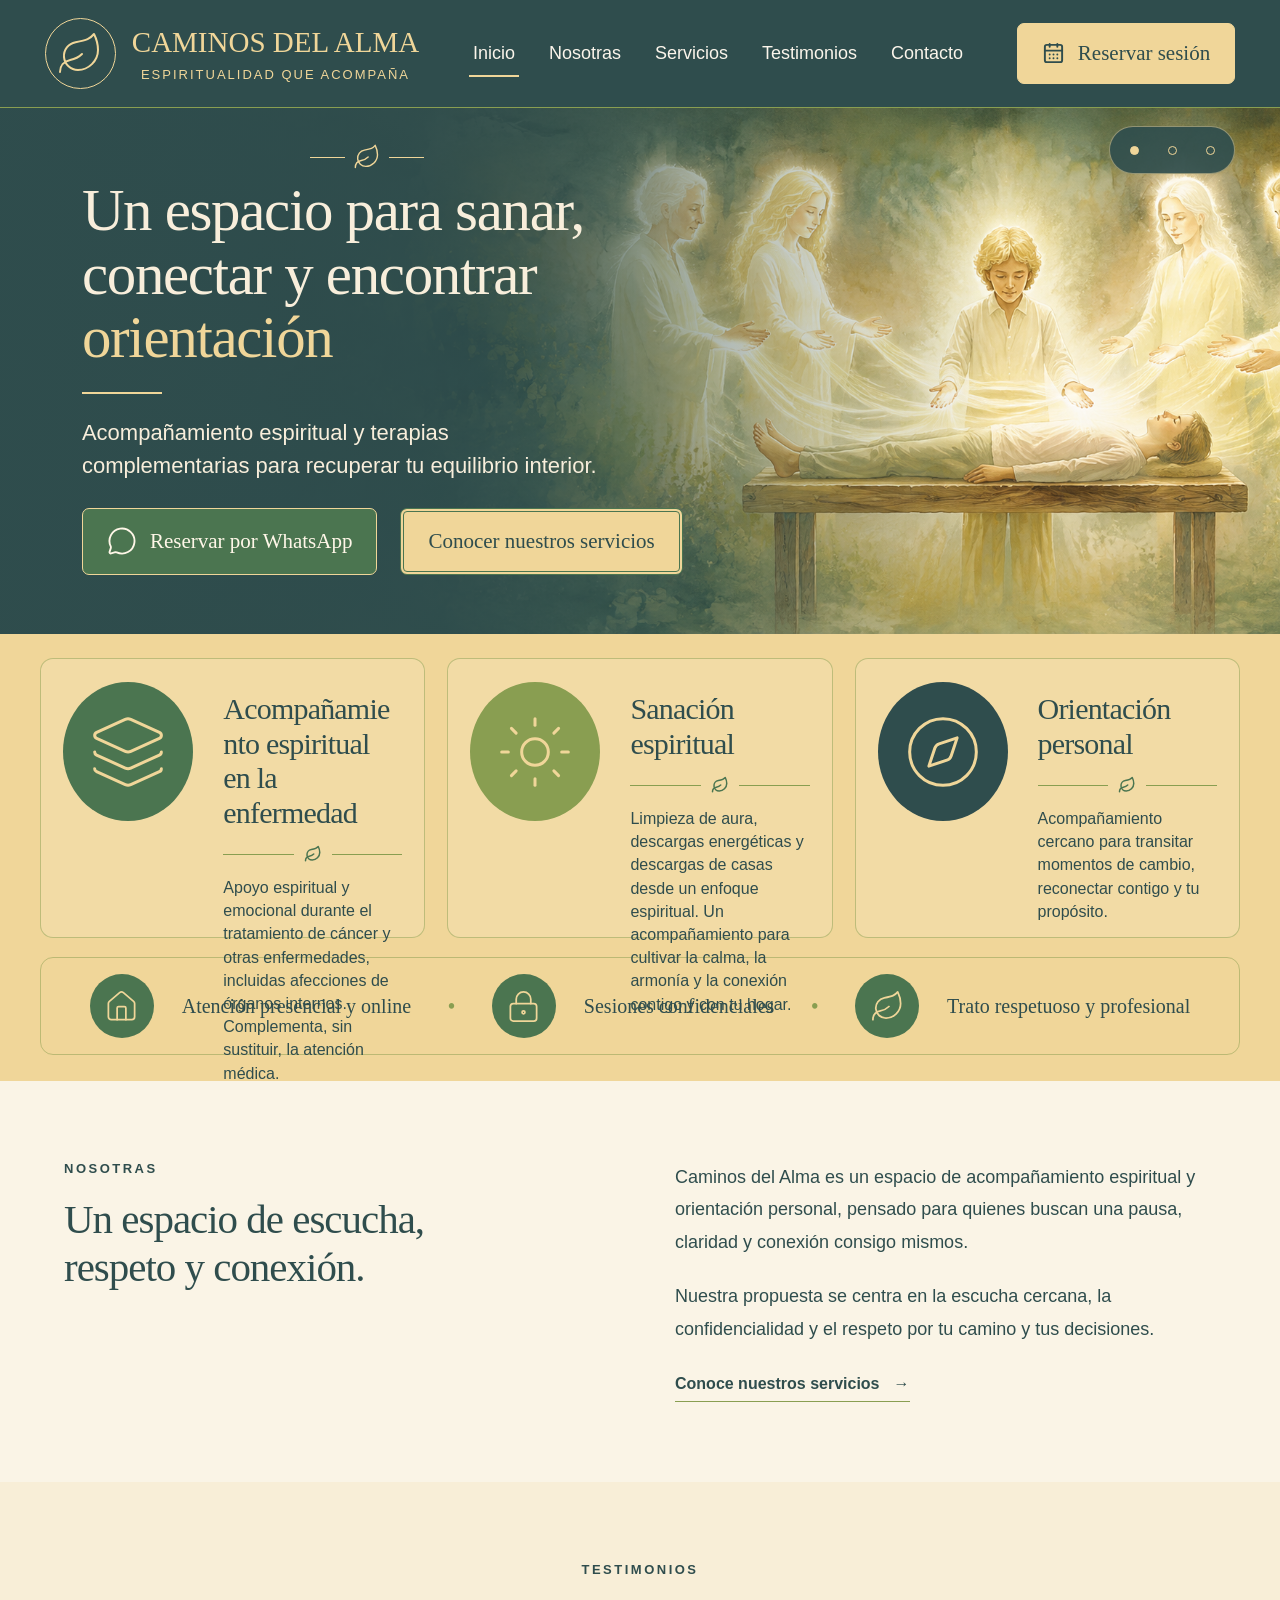
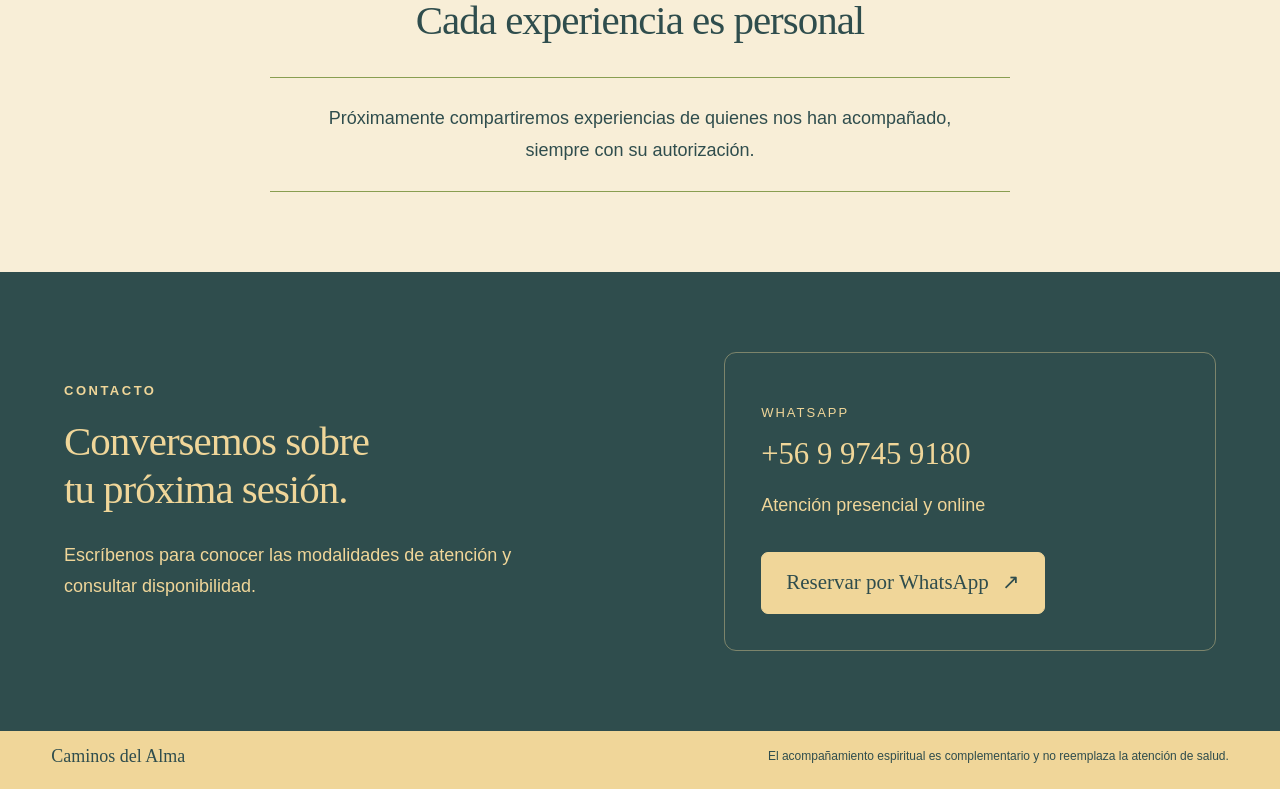
==== index.html @ 0b7195bb "Agregar sitio web Caminos del Alma" ====
<!DOCTYPE html>

<html lang="es">
  <head>
    <meta charset="UTF-8">

    <meta name="viewport" content="width=device-width, initial-scale=1">

    <title>Caminos del Alma | Espiritualidad que acompaña</title>

    <meta
      name="description"
      content="Acompañamiento espiritual, Acompañamiento espiritual en la enfermedad y orientación personal. Atención presencial y online."
    >

    <link rel="icon" href="assets/favicon.svg">

    
    <style>
      :root {
        --background: #fbf5eb;
        --foreground: #10291e;
        --card: #fbf5eb;
        --card-foreground: #10291e;
        --popover: #fbf5eb;
        --popover-foreground: #10291e;
        --primary: #143e28;
        --primary-foreground: #fff7e8;
        --secondary: #ebdfc9;
        --secondary-foreground: #10291e;
        --muted: #f0e7d8;
        --muted-foreground: #596454;
        --accent: #bf9445;
        --accent-foreground: #10291e;
        --border: #e5d1ad;
        --input: #e5d1ad;
        --ring: #b58b40;
        --radius: .65rem
      }

      * {
        box-sizing: border-box
      }

      html {
        scroll-behavior: smooth;
        scroll-padding-top: 25px
      }

      body {
        margin: 0;
        background: var(--background);
        color: var(--foreground);
        font-family: Arial, Helvetica, sans-serif
      }

      button, a {
        -webkit-tap-highlight-color: transparent
      }

      button {
        cursor: pointer;
        font: inherit
      }

      a {
        color: inherit;
        text-decoration: none
      }

      button:focus-visible, a:focus-visible {
        outline: 3px solid #d5ab5c;
        outline-offset: 5px
      }

      header {
        min-height: 106px;
        background: #061e13;
        color: #fbf5eb;
        border-bottom: 1px solid #80622e;
        display: flex;
        align-items: center;
        justify-content: space-between;
        padding: 18px 3.5%;
        gap: 30px
      }

      .brand {
        display: flex;
        align-items: center;
        gap: 16px;
        color: #d4a24a;
        font: 29px Georgia, serif;
        white-space: nowrap
      }

      .brand small {
        display: block;
        font: 13px Arial, sans-serif;
        letter-spacing: 2px;
        margin-top: 8px;
        text-align: center
      }

      .brand-symbol {
        width: 71px;
        height: 71px;
        border: 1.5px solid #d4a24a;
        border-radius: 50%;
        display: grid;
        place-items: center
      }

      .brand-symbol svg {
        width: 48px;
        height: 48px
      }

      nav {
        display: flex;
        align-items: center;
        gap: 34px
      }

      nav a, nav button {
        font-size: 18px;
        padding: 13px 0;
        background: none;
        border: 0;
        color: inherit;
        position: relative
      }

      nav .active:after {
        content: '';
        position: absolute;
        bottom: 0;
        height: 2px;
        background: #cea049;
        left: -4px;
        right: -4px
      }

      nav a:hover, nav button:hover {
        color: #d7ad60
      }

      .booking {
        display: inline-flex;
        justify-content: center;
        align-items: center;
        gap: 13px;
        border-radius: 7px;
        padding: 16px 24px;
        font: 21px Georgia, serif;
        line-height: 1.3;
        transition: transform .2s, filter .2s
      }

      .booking:hover {
        filter: brightness(1.1);
        transform: translateY(-2px)
      }

      .gold {
        background: linear-gradient(110deg,#c9a258,#b58b3b);
        border: 1px solid #dab770;
        color: #0c2015;
        white-space: nowrap
      }

      .hero {
        position: relative;
        min-height: 526px;
        overflow: hidden;
        background: #0c2519;
        color: #f8eedb
      }

      .hero-photo {
        position: absolute;
        inset: 0;
        width: 100%;
        height: 100%;
        object-fit: cover;
        object-position: center 48%
      }

      .hero-shade {
        position: absolute;
        inset: 0;
        background: linear-gradient(90deg,rgba(4,29,18,.97) 0%,rgba(4,29,18,.91) 32%,rgba(4,29,18,.25) 59%,transparent 75%)
      }

      .hero-content {
        position: relative;
        padding: 35px 6.4% 32px;
        max-width: 960px
      }

      .flourish {
        display: flex;
        align-items: center;
        gap: 8px;
        margin: 0 0 8px 228px;
        color: #cca04b
      }

      .flourish span {
        width: 35px;
        height: 1px;
        background: #cca04b
      }

      h1 {
        font: clamp(46px,4.6vw,73px)/1.08 Georgia, 'Times New Roman', serif;
        letter-spacing: -1.3px;
        margin: 0;
        font-weight: 400
      }

      h1 em {
        font-style: normal;
        color: #c79a43
      }

      .short-rule {
        height: 2px;
        width: 80px;
        background: #c59c4e;
        margin: 22px 0
      }

      .hero p {
        font-size: 22px;
        line-height: 1.5;
        margin: 0 0 26px
      }

      .hero-actions {
        display: flex;
        gap: 23px;
        flex-wrap: wrap
      }

      .whatsapp {
        background: #103d23d9;
        color: #fff7e8;
        border: 1.5px solid #d0a554;
        box-shadow: inset 0 0 0 2px #1c472d
      }

      .cream {
        background: #f5ecd9;
        color: #142a20;
        border: 4px double #a3997c
      }

      .services {
        padding: 24px 3.15% 26px;
        background: radial-gradient(ellipse at center,#fffaf2,#faf4e9)
      }

      .cards {
  display: grid;
  grid-template-columns: repeat(3, minmax(0, 1fr));
  gap: 22px;
  align-items: stretch;
}

      .service-card {
  text-align: left;
  display: flex;
  gap: 30px;
  width: 100%;
  min-height: 280px;
  height: 280px;
  border: 1px solid #e7d2ad;
  border-radius: 13px;
  background: transparent;
  padding: 23px 22px 26px;
  color: #0d291c;
  align-items: flex-start;
  transition: background .2s, transform .2s;
}

.service-copy {
  flex: 1;
  min-width: 0;
  padding-top: 10px;
}

      .service-card:hover {
        background: #fff9ee;
        transform: translateY(-3px)
      }

      .service-icon {
        flex-shrink: 0;
        width: 130px;
        height: 139px;
        border-radius: 50%;
        background: #b76b48;
        display: grid;
        place-items: center;
        color: #fff1d3
      }

      .service-card:nth-child(2) .service-icon {
        background: #697156
      }

      .service-icon svg {
        width: 80px;
        height: 80px
      }

      .service-copy {
        flex: 1;
        padding-top: 10px
      }

     h2 {
  font: 30px/1.15 Georgia, serif;
  letter-spacing: -.8px;
  margin: 0;
  white-space: normal;
  overflow-wrap: break-word;
}

      .divider {
        display: flex;
        align-items: center;
        gap: 10px;
        color: #c79e55;
        margin: 15px 0 13px;
        max-width: 195px
      }

      .divider i {
        height: 1px;
        background: #d7b574;
        flex: 1
      }

      .service-text {
        display: block;
        font-size: 16px;
        line-height: 1.45;
        color: #303731
      }

      .trust {
        border: 1px solid #e7d2ad;
        border-radius: 13px;
        display: flex;
        align-items: center;
        justify-content: space-around;
        gap: 20px;
        padding: 16px 40px;
        margin-top: 19px;
        font: 20px Georgia, serif
      }

      .trust div {
        display: flex;
        gap: 28px;
        align-items: center
      }

      .trust div>span {
        width: 64px;
        height: 64px;
        flex-shrink: 0;
        border-radius: 50%;
        background: #405d48;
        color: #f7eed9;
        display: grid;
        place-items: center
      }

      .trust svg {
        width: 35px;
        height: 35px
      }

      .trust b {
        color: #c2933d
      }

      footer {
        padding: 15px 4% 22px;
        display: flex;
        justify-content: space-between;
        gap: 25px;
        align-items: center;
        color: #69715e;
        font-size: 12px
      }

      footer span {
        font: 18px Georgia, serif
      }

      footer p {
        margin: 0;
        line-height: 1.5
      }

      .mobile-toggle {
        display: none
      }

      .skip {
        position: absolute;
        left: 10px;
        top: -100px;
        z-index: 100;
        background: #fff;
        padding: 10px
      }

      .skip:focus {
        top: 10px
      }

      .info-dialog {
        background: #fbf5eb;
        border-color: #d8bf91;
        padding: 35px
      }

      .dialog-title {
        font: 32px Georgia, serif
      }

      .dialog-copy {
        font-size: 17px;
        line-height: 1.7;
        color: #4b594b
      }

      .dialog-leaf {
        color: #b2883b
      }

      @media(min-width:1600px) {
        .hero-content {
          max-width: 1100px
        }

        .hero {
          min-height: 610px
        }

        .hero-content {
          padding-top: 52px
        }

        h1 {
          font-size: 78px
        }

      }

      @media(max-width:1250px) {
        header {
          gap: 20px
        }

        .brand {
          font-size: 22px
        }

        .brand-symbol {
          width: 55px;
          height: 55px
        }

        .brand small {
          font-size: 10px
        }

        nav {
          gap: 21px
        }

        nav a, nav button {
          font-size: 16px
        }

        header .booking {
          font-size: 17px;
          padding: 12px 16px
        }

        .service-card {
          gap: 17px;
          padding: 22px 16px
        }

        .service-icon {
          width: 88px;
          height: 94px
        }

        .service-icon svg {
          width: 56px;
          height: 56px
        }

        h2 {
          font-size: 25px;
          white-space: normal
        }

        .trust {
          padding: 16px 22px;
          font-size: 18px
        }

        .trust div {
          gap: 15px
        }

        .hero-content {
          max-width: 800px
        }

      }

      @media(max-width:900px) {
        header {
          flex-wrap: wrap;
          padding: 15px 5%;
          min-height: 90px
        }

        .mobile-toggle {
          display: block;
          background: none;
          border: 0;
          color: #eac778;
          margin-left: auto
        }

        header>.booking {
          display: none
        }

        nav {
          display: none;
          width: 100%;
          flex-wrap: wrap;
          justify-content: center;
          gap: 22px
        }

        nav.open {
          display: flex
        }

        .hero {
          min-height: 590px
        }

        .hero-content {
          padding: 50px 6% 40px;
          max-width: 680px
        }

        .hero-shade {
          background: linear-gradient(90deg,#052416f2,#052416b8 48%,#05241640)
        }

        h1 {
          font-size: 56px
        }

        .hero p {
          font-size: 19px
        }

        .flourish {
          margin-left: 160px
        }

        .cards {
          grid-template-columns: 1fr;
          gap: 16px
        }

        .service-card {
          padding: 24px;
          gap: 30px;
          align-items: center
        }

        .service-icon {
          width: 100px;
          height: 100px
        }

        .service-copy {
          padding: 0
        }

        h2 {
          font-size: 29px
        }

        .divider {
          margin: 10px 0
        }

        .trust {
          gap: 20px;
          flex-wrap: wrap;
          justify-content: flex-start
        }

        .trust b {
          display: none
        }

        .trust div {
          flex: 1 1 240px
        }

        .services {
          padding: 24px 5%
        }

        .hero-photo {
          object-position: 63% center
        }

        footer {
          flex-direction: column;
          align-items: flex-start;
          gap: 8px
        }

      }

      @media(max-width:540px) {
        .brand {
          font-size: 20px;
          gap: 10px
        }

        .brand-symbol {
          width: 48px;
          height: 48px
        }

        .brand-symbol svg {
          width: 33px;
          height: 33px
        }

        .brand small {
          font-size: 9px;
          letter-spacing: 1.6px
        }

        .hero {
          min-height: 650px
        }

        .hero-photo {
          object-position: 68% center
        }

        .hero-shade {
          background: linear-gradient(0deg,#052416 3%,#052416e8 38%,#05241680 100%)
        }

        .hero-content {
          padding-top: 85px
        }

        .flourish {
          margin-left: 90px;
          margin-bottom: 24px
        }

        h1 {
          font-size: 44px;
          line-height: 1.13;
          letter-spacing: -1px
        }

        .desktop-break {
          display: none
        }

        .hero p {
          font-size: 18px;
          line-height: 1.55
        }

        .hero-actions {
          gap: 12px
        }

        .hero-actions .booking {
          width: 100%;
          font-size: 19px;
          padding: 14px 16px
        }

        .short-rule {
          margin: 22px 0
        }

        .service-card {
          padding: 20px 16px;
          gap: 17px
        }

        .service-icon {
          width: 76px;
          height: 82px
        }

        .service-icon svg {
          width: 48px;
          height: 48px
        }

        h2 {
          font-size: 25px
        }

        .service-text {
          font-size: 16px
        }

        .trust {
          padding: 20px
        }

        .trust div>span {
          height: 49px;
          width: 49px
        }

        .trust svg {
          width: 27px;
          height: 27px
        }

      }

      @media(prefers-reduced-motion:reduce) {
        html {
          scroll-behavior: auto
        }

        * {
          transition: none!important
        }

      }

      /* Paleta proporcionada: crema, oliva, verde y petróleo. */

      :root {
        --background: #f0d699;
        --foreground: #2f4d4d;
        --card: #f0d699;
        --card-foreground: #2f4d4d;
        --popover: #f0d699;
        --popover-foreground: #2f4d4d;
        --primary: #4b7550;
        --primary-foreground: #fffaf0;
        --secondary: #899e51;
        --secondary-foreground: #2f4d4d;
        --muted: #f4e1b3;
        --muted-foreground: #2f4d4d;
        --accent: #899e51;
        --accent-foreground: #2f4d4d;
        --border: #899e5180;
        --input: #899e51;
        --ring: #4b7550
      }

      header {
        background: #2f4d4d;
        border-bottom-color: #899e51
      }

      .brand {
        color: #f0d699
      }

      .brand-symbol {
        border-color: #f0d699
      }

      nav .active:after {
        background: #f0d699
      }

      nav a:hover, nav button:hover {
        color: #f0d699
      }

      .gold {
        background: #f0d699;
        border-color: #f0d699;
        color: #2f4d4d
      }

      .hero {
        background: #2f4d4d
      }

      .hero-shade {
        background: linear-gradient(90deg,#2f4d4df5 0%,#2f4d4de8 32%,#2f4d4d50 59%,transparent 78%)
      }

      h1 em, .flourish {
        color: #f0d699
      }

      .flourish span, .short-rule {
        background: #f0d699
      }

      .whatsapp {
        background: #4b7550;
        border-color: #f0d699;
        box-shadow: none
      }

      .cream {
        background: #f0d699;
        color: #2f4d4d;
        border-color: #4b7550
      }

      .services {
        background: #f0d699
      }

      .service-card {
        border-color: #899e5180;
        color: #2f4d4d;
        background: #fffaf024
      }

      .service-card:hover {
        background: #fffaf04d
      }

      .service-icon {
        background: #4b7550;
        color: #f0d699
      }

      .service-card:nth-child(2) .service-icon {
        background: #899e51
      }

      .service-card:nth-child(3) .service-icon {
        background: #2f4d4d
      }

      .divider {
        color: #4b7550
      }

      .divider i {
        background: #899e51
      }

      .service-text {
        color: #2f4d4d
      }

      .trust {
        border-color: #899e5180
      }

      .trust div>span {
        background: #4b7550;
        color: #f0d699
      }

      .trust b {
        color: #899e51
      }

      footer {
        color: #2f4d4d
      }

      .info-dialog {
        background: #f0d699;
        border-color: #899e51
      }

      .dialog-copy {
        color: #2f4d4d
      }

      .dialog-leaf {
        color: #4b7550
      }

      .mobile-toggle {
        color: #f0d699
      }

      @media(max-width:900px) {
        .hero-shade {
          background: linear-gradient(90deg,#2f4d4df5,#2f4d4db8 48%,#2f4d4d40)
        }

      }

      @media(max-width:540px) {
        .hero-shade {
          background: linear-gradient(0deg,#2f4d4d 3%,#2f4d4de8 38%,#2f4d4d80 100%)
        }

      }

      svg {
        display: block
      }

      button {
        border: 0
      }

      button.service-card {
        border: 1px solid #899e5180
      }

      button.gold {
        border: 1px solid #f0d699
      }

      button.whatsapp {
        border: 1.5px solid #f0d699
      }

      .info-dialog {
        max-width: 520px;
        width: calc(100% - 32px);
        margin: auto;
        border: 1px solid #899e51;
        border-radius: 12px;
        color: #2f4d4d
      }

      .info-dialog::backdrop {
        background: #07181499
      }

      .info-dialog .dialog-title {
        white-space: normal;
        padding-right: 20px
      }

      .close-dialog {
        position: absolute;
        right: 12px;
        top: 8px;
        background: transparent;
        font-size: 30px;
        color: #2f4d4d
      }

      .dialog-copy {
        margin: 18px 0 22px
      }

      [hidden] {
        display: none!important
      }

      /* Estilos exclusivos de las nuevas secciones inferiores. */

      .lower-content .section-inner {
        width: min(1200px,90%);
        margin: 0 auto
      }

      .lower-content .section-space {
        padding: 80px 0
      }

      .lower-content .section-title {
        font: clamp(34px,3.2vw,50px)/1.17 Georgia, serif;
        letter-spacing: -1px;
        white-space: normal;
        margin: 0 0 26px
      }

      .lower-content .eyebrow {
        font-size: 13px;
        letter-spacing: 2.5px;
        font-weight: 700;
        margin: 0 0 20px
      }

      .lower-content .about {
        background: #faf4e6
      }

      .lower-content .about-grid {
        display: grid;
        grid-template-columns: 1fr 1fr;
        gap: 70px;
        align-items: start
      }

      .lower-content .about-copy p {
        font-size: 18px;
        line-height: 1.8;
        margin: 0 0 22px
      }

      .lower-content .text-link {
        font-size: 16px;
        font-weight: 600;
        display: inline-flex;
        gap: 14px;
        align-items: center;
        border-bottom: 1px solid #899e51;
        padding: 8px 0
      }

      .lower-content .testimonials {
        background: #f8eed7;
        text-align: center
      }

      .lower-content .testimonial-notice {
        max-width: 740px;
        margin: 32px auto 0;
        padding: 24px 36px;
        border-top: 1px solid #899e51;
        border-bottom: 1px solid #899e51
      }

      .lower-content .testimonial-notice p {
        font-size: 18px;
        line-height: 1.8;
        margin: 0
      }

      .lower-content .contact {
        background: #2f4d4d;
        color: #f0d699
      }

      .lower-content .contact-grid {
        display: grid;
        grid-template-columns: 1.2fr 1fr;
        gap: 70px;
        align-items: center
      }

      .lower-content .contact-grid>div>p:not(.eyebrow) {
        font-size: 18px;
        line-height: 1.7;
        max-width: 480px
      }

      .lower-content .contact-box {
        padding: 36px;
        border: 1px solid #f0d69966;
        border-radius: 12px
      }

      .lower-content .contact-label {
        font-size: 13px!important;
        letter-spacing: 2px
      }

      .lower-content .contact-number {
        font: clamp(24px,2.4vw,35px) Georgia, serif;
        display: inline-block
      }

      .lower-content .contact-box .booking {
        margin-top: 14px
      }

      @media(max-width:900px) {
        .lower-content .section-space {
          padding: 55px 0
        }

        .lower-content .about-grid, .lower-content .contact-grid {
          grid-template-columns: 1fr;
          gap: 22px
        }

        .lower-content .contact-box {
          max-width: 540px
        }

      }

      @media(max-width:540px) {
        .lower-content .section-space {
          padding: 44px 0
        }

        .lower-content .section-title {
          font-size: 34px
        }

        .lower-content .contact-box {
          padding: 24px
        }

        .lower-content .testimonial-notice {
          padding: 22px 8px
        }

      }


      /* Carrusel de imágenes de portada. */

      .hero-images {
        position: absolute;
        inset: 0;
        pointer-events: none;
      }

      .hero-slide {
        opacity: 0;
        transition: opacity 1s ease;
      }

      .hero-slide.is-active {
        opacity: 1;
      }

      .hero-carousel-controls {
        position: absolute;
        top: 18px;
        right: 3.5%;
        z-index: 2;
        display: flex;
        align-items: center;
        gap: 2px;
        padding: 3px 6px;
        border: 1px solid #f0d69980;
        border-radius: 30px;
        background: #2f4d4de8;
        color: #f0d699;
      }

      .hero-carousel-controls[hidden] {
        display: none;
      }

      .hero-carousel-controls button {
        min-height: 40px;
        padding: 0;
        border: 0;
        border-radius: 22px;
        background: transparent;
        color: inherit;
      }

      .hero-carousel-dot {
        width: 36px;
        display: grid;
        place-items: center;
      }

      .hero-carousel-dot span {
        width: 9px;
        height: 9px;
        border: 1px solid currentColor;
        border-radius: 50%;
      }

      .hero-carousel-dot[aria-pressed="true"] span {
        background: currentColor;
      }

      .hero-carousel-controls button:hover {
        background: #f0d6991f;
      }

      .hero-carousel-controls button:disabled {
        opacity: .35;
        cursor: default;
      }

      .hero-carousel-controls .hero-carousel-toggle {
        min-width: 90px;
        padding: 0 10px;
        font: 14px Arial, Helvetica, sans-serif;
      }

      .hero-carousel-toggle {
       display: none;
      }

    </style>
  </head>

  <body>
    <a class="skip" href="#contenido">Ir al contenido</a>

    <header>
      <a class="brand" href="index.html" aria-label="Caminos del Alma, inicio">
        <span class="brand-symbol">
          <svg
            xmlns="http://www.w3.org/2000/svg"
            width="24"
            height="24"
            viewBox="0 0 24 24"
            fill="none"
            stroke="currentColor"
            stroke-width="1"
            stroke-linecap="round"
            stroke-linejoin="round"
            class="lucide lucide-leaf"
            aria-hidden="true"
          >
            <path
              d="M11 20A7 7 0 0 1 9.8 6.1C15.5 5 17 4.48 19 2c1 2 2 4.18 2 8 0 5.5-4.78 10-10 10Z"
            ></path>
            <path d="M2 21c0-3 1.85-5.36 5.08-6C9.5 14.52 12 13 13 12"></path>
          </svg>
        </span>
        <span>
          CAMINOS DEL ALMA
          <small>ESPIRITUALIDAD QUE ACOMPAÑA</small>
        </span>
      </a>

      <button class="mobile-toggle" aria-label="Abrir menú" aria-expanded="false">
        <svg
          xmlns="http://www.w3.org/2000/svg"
          width="24"
          height="24"
          viewBox="0 0 24 24"
          fill="none"
          stroke="currentColor"
          stroke-width="2"
          stroke-linecap="round"
          stroke-linejoin="round"
          class="lucide lucide-menu"
          aria-hidden="true"
        >
          <path d="M4 5h16"></path>
          <path d="M4 12h16"></path>
          <path d="M4 19h16"></path>
        </svg>
      </button>

      <nav class="" aria-label="Navegación principal">
        <a class="active" href="index.html" aria-current="page">Inicio</a>

        <a href="nosotras.html">Nosotras</a>

        <a href="servicios.html">Servicios</a>

        <a href="testimonios.html">Testimonios</a>

        <a href="contacto.html">Contacto</a>
      </nav>

      <a
        class="booking gold"
        href="https://wa.me/56997459180?text=Hola%2C%20quisiera%20consultar%20disponibilidad%20para%20reservar%20una%20sesi%C3%B3n%20en%20Caminos%20del%20Alma."
        target="_blank"
        rel="noopener noreferrer"
      >
        <svg
          xmlns="http://www.w3.org/2000/svg"
          width="23"
          height="23"
          viewBox="0 0 24 24"
          fill="none"
          stroke="currentColor"
          stroke-width="2"
          stroke-linecap="round"
          stroke-linejoin="round"
          class="lucide lucide-calendar-days"
          aria-hidden="true"
        >
          <path d="M8 2v3"></path>
          <path d="M16 2v3"></path>
          <rect x="3" y="3" width="18" height="18" rx="2"></rect>
          <path d="M3 9h18"></path>
          <path d="M8 13h.01"></path>
          <path d="M12 13h.01"></path>
          <path d="M16 13h.01"></path>
          <path d="M8 17h.01"></path>
          <path d="M12 17h.01"></path>
          <path d="M16 17h.01"></path>
        </svg>
        Reservar sesión
      </a>
    </header>

    <main id="contenido">
      <section class="hero" id="inicio">
        <!--
          Imágenes del carrusel: guarda estos tres archivos en assets/.
          Los nombres deben ser hero.png, hero1.png y hero2.png.
        -->

        <div class="hero-images" id="hero-images" aria-hidden="true">

          <img
            class="hero-photo hero-slide is-active"
            src="assets/hero.png"
            alt=""
            fetchpriority="high"
            decoding="async"
          />

          <img
            class="hero-photo hero-slide"
            src="assets/hero1.png"
            alt=""
            decoding="async"
          />

          <img
            class="hero-photo hero-slide"
            src="assets/hero2.png"
            alt=""
            decoding="async"
          />

        </div>

        <div class="hero-shade"></div>

        <div class="hero-content">
          <div class="flourish" aria-hidden="true">
            <span></span>
            <svg
              xmlns="http://www.w3.org/2000/svg"
              width="28"
              height="28"
              viewBox="0 0 24 24"
              fill="none"
              stroke="currentColor"
              stroke-width="1.2"
              stroke-linecap="round"
              stroke-linejoin="round"
              class="lucide lucide-leaf"
              aria-hidden="true"
            >
              <path
                d="M11 20A7 7 0 0 1 9.8 6.1C15.5 5 17 4.48 19 2c1 2 2 4.18 2 8 0 5.5-4.78 10-10 10Z"
              ></path>
              <path d="M2 21c0-3 1.85-5.36 5.08-6C9.5 14.52 12 13 13 12"></path>
            </svg>
            <span></span>
          </div>
          <h1>
            Un espacio para sanar,
            <br class="desktop-break"/>
            conectar y encontrar
            <br class="desktop-break"/>
            <em>orientación</em>
          </h1>
          <div class="short-rule"></div>
          <p>
            Acompañamiento espiritual y terapias
            <br class="desktop-break"/>
            complementarias para recuperar tu equilibrio interior.
          </p>
          <div class="hero-actions">
            <a
              class="booking whatsapp"
              href="https://wa.me/56997459180?text=Hola%2C%20quisiera%20consultar%20disponibilidad%20para%20reservar%20una%20sesi%C3%B3n%20en%20Caminos%20del%20Alma."
              target="_blank"
              rel="noopener noreferrer"
            >
              <svg
                xmlns="http://www.w3.org/2000/svg"
                width="30"
                height="30"
                viewBox="0 0 24 24"
                fill="none"
                stroke="currentColor"
                stroke-width="1.5"
                stroke-linecap="round"
                stroke-linejoin="round"
                class="lucide lucide-message-circle"
                aria-hidden="true"
              >
                <path
                  d="M2.992 16.342a2 2 0 0 1 .094 1.167l-1.065 3.29a1 1 0 0 0 1.236 1.168l3.413-.998a2 2 0 0 1 1.099.092 10 10 0 1 0-4.777-4.719"
                ></path>
              </svg>
              Reservar por WhatsApp
            </a>
            <a class="booking cream" href="servicios.html">Conocer nuestros servicios</a>
          </div>
        </div>


        <div
          class="hero-carousel-controls"
          role="group"
          aria-label="Controles de las imágenes de portada"
          hidden
        >

          <button
            class="hero-carousel-dot"
            type="button"
            aria-label="Mostrar imagen 1 de 3"
            aria-controls="hero-images"
            aria-pressed="true"
          >
            <span aria-hidden="true"></span>
          </button>

          <button
            class="hero-carousel-dot"
            type="button"
            aria-label="Mostrar imagen 2 de 3"
            aria-controls="hero-images"
            aria-pressed="false"
          >
            <span aria-hidden="true"></span>
          </button>

          <button
            class="hero-carousel-dot"
            type="button"
            aria-label="Mostrar imagen 3 de 3"
            aria-controls="hero-images"
            aria-pressed="false"
          >
            <span aria-hidden="true"></span>
          </button>

          <button
            class="hero-carousel-toggle"
            type="button"
            aria-label="Pausar el cambio automático de imágenes"
            aria-controls="hero-images"
          >
            Pausar
          </button>

        </div>
      </section>

      <section class="services" id="servicios" aria-label="Nuestros servicios">
        <div class="cards">
          <button class="service-card" data-dialog="Acompañamiento espiritual en la enfermedad">
            <span class="service-icon">
              <svg
                xmlns="http://www.w3.org/2000/svg"
                width="24"
                height="24"
                viewBox="0 0 24 24"
                fill="none"
                stroke="currentColor"
                stroke-width="0.9"
                stroke-linecap="round"
                stroke-linejoin="round"
                class="lucide lucide-layers"
                aria-hidden="true"
              >
                <path
                  d="M12.83 2.18a2 2 0 0 0-1.66 0L2.6 6.08a1 1 0 0 0 0 1.83l8.58 3.91a2 2 0 0 0 1.66 0l8.58-3.9a1 1 0 0 0 0-1.83z"
                ></path>
                <path d="M2 12a1 1 0 0 0 .58.91l8.6 3.91a2 2 0 0 0 1.65 0l8.58-3.9A1 1 0 0 0 22 12"></path>
                <path d="M2 17a1 1 0 0 0 .58.91l8.6 3.91a2 2 0 0 0 1.65 0l8.58-3.9A1 1 0 0 0 22 17"></path>
              </svg>
            </span>
            <span class="service-copy">
              <h2>Acompañamiento espiritual en la enfermedad</h2>
              <span class="divider" aria-hidden="true">
                <i></i>
                <svg
                  xmlns="http://www.w3.org/2000/svg"
                  width="18"
                  height="18"
                  viewBox="0 0 24 24"
                  fill="none"
                  stroke="currentColor"
                  stroke-width="2"
                  stroke-linecap="round"
                  stroke-linejoin="round"
                  class="lucide lucide-leaf"
                  aria-hidden="true"
                >
                  <path
                    d="M11 20A7 7 0 0 1 9.8 6.1C15.5 5 17 4.48 19 2c1 2 2 4.18 2 8 0 5.5-4.78 10-10 10Z"
                  ></path>
                  <path d="M2 21c0-3 1.85-5.36 5.08-6C9.5 14.52 12 13 13 12"></path>
                </svg>
                <i></i>
              </span>
              <span class="service-text">
                Apoyo espiritual y emocional durante el tratamiento de cáncer y otras enfermedades, incluidas afecciones de órganos internos. Complementa, sin sustituir, la atención médica.
              </span>
            </span>
          </button>
          <button class="service-card" data-dialog="Sanación espiritual">
            <span class="service-icon">
              <svg
                xmlns="http://www.w3.org/2000/svg"
                width="24"
                height="24"
                viewBox="0 0 24 24"
                fill="none"
                stroke="currentColor"
                stroke-width="0.9"
                stroke-linecap="round"
                stroke-linejoin="round"
                class="lucide lucide-sun"
                aria-hidden="true"
              >
                <circle cx="12" cy="12" r="4"></circle>
                <path d="M12 2v2"></path>
                <path d="M12 20v2"></path>
                <path d="m4.93 4.93 1.41 1.41"></path>
                <path d="m17.66 17.66 1.41 1.41"></path>
                <path d="M2 12h2"></path>
                <path d="M20 12h2"></path>
                <path d="m6.34 17.66-1.41 1.41"></path>
                <path d="m19.07 4.93-1.41 1.41"></path>
              </svg>
            </span>
            <span class="service-copy">
              <h2>Sanación espiritual</h2>
              <span class="divider" aria-hidden="true">
                <i></i>
                <svg
                  xmlns="http://www.w3.org/2000/svg"
                  width="18"
                  height="18"
                  viewBox="0 0 24 24"
                  fill="none"
                  stroke="currentColor"
                  stroke-width="2"
                  stroke-linecap="round"
                  stroke-linejoin="round"
                  class="lucide lucide-leaf"
                  aria-hidden="true"
                >
                  <path
                    d="M11 20A7 7 0 0 1 9.8 6.1C15.5 5 17 4.48 19 2c1 2 2 4.18 2 8 0 5.5-4.78 10-10 10Z"
                  ></path>
                  <path d="M2 21c0-3 1.85-5.36 5.08-6C9.5 14.52 12 13 13 12"></path>
                </svg>
                <i></i>
              </span>
              <span class="service-text">
                Limpieza de aura, descargas energéticas y descargas de casas desde un enfoque espiritual. Un acompañamiento para cultivar la calma, la armonía y la conexión contigo y con tu hogar.
              </span>
            </span>
          </button>
          <button class="service-card" data-dialog="Orientación personal">
            <span class="service-icon">
              <svg
                xmlns="http://www.w3.org/2000/svg"
                width="24"
                height="24"
                viewBox="0 0 24 24"
                fill="none"
                stroke="currentColor"
                stroke-width="0.9"
                stroke-linecap="round"
                stroke-linejoin="round"
                class="lucide lucide-compass"
                aria-hidden="true"
              >
                <circle cx="12" cy="12" r="10"></circle>
                <path
                  d="m16.24 7.76-1.804 5.411a2 2 0 0 1-1.265 1.265L7.76 16.24l1.804-5.411a2 2 0 0 1 1.265-1.265z"
                ></path>
              </svg>
            </span>
            <span class="service-copy">
              <h2>Orientación personal</h2>
              <span class="divider" aria-hidden="true">
                <i></i>
                <svg
                  xmlns="http://www.w3.org/2000/svg"
                  width="18"
                  height="18"
                  viewBox="0 0 24 24"
                  fill="none"
                  stroke="currentColor"
                  stroke-width="2"
                  stroke-linecap="round"
                  stroke-linejoin="round"
                  class="lucide lucide-leaf"
                  aria-hidden="true"
                >
                  <path
                    d="M11 20A7 7 0 0 1 9.8 6.1C15.5 5 17 4.48 19 2c1 2 2 4.18 2 8 0 5.5-4.78 10-10 10Z"
                  ></path>
                  <path d="M2 21c0-3 1.85-5.36 5.08-6C9.5 14.52 12 13 13 12"></path>
                </svg>
                <i></i>
              </span>
              <span class="service-text">
                Acompañamiento cercano para transitar momentos de cambio, reconectar contigo y tu
                propósito.
              </span>
            </span>
          </button>
        </div>

        <div class="trust">
          <div>
            <span>
              <svg
                xmlns="http://www.w3.org/2000/svg"
                width="24"
                height="24"
                viewBox="0 0 24 24"
                fill="none"
                stroke="currentColor"
                stroke-width="1.2"
                stroke-linecap="round"
                stroke-linejoin="round"
                class="lucide lucide-house"
                aria-hidden="true"
              >
                <path d="M15 21v-8a1 1 0 0 0-1-1h-4a1 1 0 0 0-1 1v8"></path>
                <path
                  d="M3 10a2 2 0 0 1 .709-1.528l7-6a2 2 0 0 1 2.582 0l7 6A2 2 0 0 1 21 10v9a2 2 0 0 1-2 2H5a2 2 0 0 1-2-2z"
                ></path>
              </svg>
            </span>
            Atención presencial y online
          </div>
          <b aria-hidden="true">•</b>
          <div>
            <span>
              <svg
                xmlns="http://www.w3.org/2000/svg"
                width="24"
                height="24"
                viewBox="0 0 24 24"
                fill="none"
                stroke="currentColor"
                stroke-width="1.2"
                stroke-linecap="round"
                stroke-linejoin="round"
                class="lucide lucide-lock-keyhole"
                aria-hidden="true"
              >
                <circle cx="12" cy="16" r="1"></circle>
                <rect x="3" y="10" width="18" height="12" rx="2"></rect>
                <path d="M7 10V7a5 5 0 0 1 10 0v3"></path>
              </svg>
            </span>
            Sesiones confidenciales
          </div>
          <b aria-hidden="true">•</b>
          <div>
            <span>
              <svg
                xmlns="http://www.w3.org/2000/svg"
                width="24"
                height="24"
                viewBox="0 0 24 24"
                fill="none"
                stroke="currentColor"
                stroke-width="1.2"
                stroke-linecap="round"
                stroke-linejoin="round"
                class="lucide lucide-leaf"
                aria-hidden="true"
              >
                <path
                  d="M11 20A7 7 0 0 1 9.8 6.1C15.5 5 17 4.48 19 2c1 2 2 4.18 2 8 0 5.5-4.78 10-10 10Z"
                ></path>
                <path d="M2 21c0-3 1.85-5.36 5.08-6C9.5 14.52 12 13 13 12"></path>
              </svg>
            </span>
            Trato respetuoso y profesional
          </div>
        </div>
      </section>

      <!-- Secciones adicionales: la portada y las tarjetas originales se conservan arriba. -->

      <div class="lower-content">
        <section class="about section-space" id="nosotras" aria-labelledby="nosotras-title">
          <div class="section-inner about-grid">
            <div>
              <p class="eyebrow">NOSOTRAS</p>
              <h2 id="nosotras-title" class="section-title">
                Un espacio de escucha,
                <br>
                respeto y conexión.
              </h2>
            </div>
            <div class="about-copy">
              <p>
                Caminos del Alma es un espacio de acompañamiento espiritual y orientación personal,
                pensado para quienes buscan una pausa, claridad y conexión consigo mismos.
              </p>
              <p>
                Nuestra propuesta se centra en la escucha cercana, la confidencialidad y el respeto
                por tu camino y tus decisiones.
              </p>
              <a class="text-link" href="servicios.html">
                Conoce nuestros servicios
                <span aria-hidden="true">→</span>
              </a>
            </div>
          </div>
        </section>
      </div>

      <div class="lower-content">
        <section
          class="testimonials section-space"
          id="testimonios"
          aria-labelledby="testimonios-title"
        >
          <div class="section-inner">
            <p class="eyebrow">TESTIMONIOS</p>
            <h2 class="section-title" id="testimonios-title">Cada experiencia es personal</h2>
            <div class="testimonial-notice">
              <p>
                Próximamente compartiremos experiencias de quienes nos han acompañado, siempre con
                su autorización.
              </p>
            </div>
          </div>
        </section>
      </div>

      <div class="lower-content">
        <section class="contact section-space" id="contacto" aria-labelledby="contacto-title">
          <div class="section-inner contact-grid">
            <div>
              <p class="eyebrow">CONTACTO</p>
              <h2 class="section-title" id="contacto-title">
                Conversemos sobre
                <br>
                tu próxima sesión.
              </h2>
              <p>Escríbenos para conocer las modalidades de atención y consultar disponibilidad.</p>
            </div>
            <div class="contact-box">
              <p class="contact-label">WHATSAPP</p>
              <a
                class="contact-number"
                href="https://wa.me/56997459180?text=Hola%2C%20quisiera%20consultar%20disponibilidad%20para%20reservar%20una%20sesi%C3%B3n%20en%20Caminos%20del%20Alma."
                target="_blank"
                rel="noopener noreferrer"
              >
                +56 9 9745 9180
              </a>
              <p>Atención presencial y online</p>
              <a
                class="booking gold"
                href="https://wa.me/56997459180?text=Hola%2C%20quisiera%20consultar%20disponibilidad%20para%20reservar%20una%20sesi%C3%B3n%20en%20Caminos%20del%20Alma."
                target="_blank"
                rel="noopener noreferrer"
              >
                Reservar por WhatsApp
                <span aria-hidden="true">↗</span>
              </a>
            </div>
          </div>
        </section>
      </div>
    </main>

    <footer>
      <span>Caminos del Alma</span>

      <p>El acompañamiento espiritual es complementario y no reemplaza la atención de salud.</p>
    </footer>

    <dialog id="info" class="info-dialog" aria-labelledby="dialog-title">
      <button class="close-dialog" aria-label="Cerrar">×</button>

      <h2 id="dialog-title" class="dialog-title"></h2>

      <p id="dialog-copy" class="dialog-copy"></p>

      <a id="dialog-whatsapp" class="booking gold" target="_blank" rel="noopener noreferrer">
        Consultar por WhatsApp
      </a>
    </dialog>

    <script>
      'use strict';

      const whatsappUrl =
        'https://wa.me/56997459180?text=' +
        encodeURIComponent(
          'Hola, quisiera consultar disponibilidad para reservar una sesión en Caminos del Alma.'
        );

      const content = {
        'Nosotras':
          'Caminos del Alma es un espacio de acompañamiento espiritual, escucha y orientación personal. Aquí encontrarás una propuesta centrada en el respeto, la confidencialidad y tu bienestar.',
        'Testimonios':
          'Próximamente compartiremos experiencias de quienes nos han acompañado, siempre con su autorización.',
        'Contacto':
          'Consulta disponibilidad y coordina tu sesión por WhatsApp al +56 9 9745 9180.',
        'Acompañamiento espiritual en la enfermedad':
          'Apoyo espiritual y emocional para personas que atraviesan un tratamiento de cáncer u otras enfermedades, incluidas afecciones de órganos internos. Un espacio de escucha, calma y contención que complementa, sin sustituir, la atención médica.',
        'Sanación espiritual':
          'Un encuentro dedicado a la calma, la conexión personal y el acompañamiento espiritual.',
        'Orientación personal':
          'Un espacio de escucha respetuosa para compartir lo que estás viviendo y reflexionar sobre tu camino.'
      };

      const menu = document.querySelector('nav'),
        toggle = document.querySelector('.mobile-toggle'),
        dialog = document.getElementById('info');

      function closeMenu() {
        menu.classList.remove('open');
        toggle.setAttribute('aria-expanded', 'false');
        toggle.setAttribute('aria-label', 'Abrir menú');
      }

      toggle.addEventListener('click', () => {
        const open = menu.classList.toggle('open');
        toggle.setAttribute('aria-expanded', String(open));
        toggle.setAttribute('aria-label', open ? 'Cerrar menú' : 'Abrir menú');
      });

      menu.querySelectorAll('a').forEach(a =>
        a.addEventListener('click', closeMenu)
      );

      document.querySelectorAll('[data-dialog]').forEach(button =>
        button.addEventListener('click', () => {
          const title = button.dataset.dialog;
          document.getElementById('dialog-title').textContent = title;
          document.getElementById('dialog-copy').textContent = content[title];

          const link = document.getElementById('dialog-whatsapp');
          link.href = whatsappUrl;
          link.hidden = title === 'Nosotras' || title === 'Testimonios';

          closeMenu();
          dialog.showModal();
        })
      );

      document.querySelector('.close-dialog').addEventListener('click', () =>
        dialog.close()
      );

      dialog.addEventListener('click', event => {
        if (event.target === dialog) {
          const r = dialog.getBoundingClientRect();

          if (
            event.clientX < r.left ||
            event.clientX > r.right ||
            event.clientY < r.top ||
            event.clientY > r.bottom
          )
            dialog.close();
        }
      });

      document.addEventListener('keydown', event => {
        if (event.key === 'Escape') closeMenu();
      });

    </script>


    <script>
      (() => {

        const hero = document.getElementById('inicio');
        const slides = [...hero.querySelectorAll('.hero-slide')];
        const controls = hero.querySelector('.hero-carousel-controls');
        const dots = [...hero.querySelectorAll('.hero-carousel-dot')];
        const pauseButton = hero.querySelector('.hero-carousel-toggle');
        const reducedMotion = window.matchMedia('(prefers-reduced-motion: reduce)');

        // Tiempo entre imágenes, en milisegundos: 5000 = 5 segundos.
        const interval = 5000;

        const ready = new Set();
        const failed = new Set();

        let current = 0;
        let timer = null;
        let paused = false;

        function updateControls() {

          controls.hidden = ready.size < 2;

          dots.forEach((dot, index) => {
            dot.disabled = !ready.has(index);
            dot.setAttribute('aria-pressed', String(index === current));
          });

          pauseButton.textContent = paused ? 'Reproducir' : 'Pausar';
          pauseButton.setAttribute(
            'aria-label',
            paused
              ? 'Iniciar el cambio automático de imágenes'
              : 'Pausar el cambio automático de imágenes'
          );

        }

        function showSlide(index) {

          if (!ready.has(index)) return;

          current = index;

          slides.forEach((slide, position) => {
            slide.classList.toggle('is-active', position === current);
          });

          updateControls();

        }

        function nextSlide() {

          for (let offset = 1; offset <= slides.length; offset += 1) {

            const index = (current + offset) % slides.length;

            if (ready.has(index)) {
              showSlide(index);
              return;
            }

          }

        }

        function schedule() {

          window.clearInterval(timer);
          timer = null;

          if (!paused && !document.hidden && ready.size > 1) {
            timer = window.setInterval(nextSlide, interval);
          }

        }

        function imageLoaded(index) {

          ready.add(index);
          failed.delete(index);

          if (failed.has(current)) {
            showSlide(index);
          }

          updateControls();
          schedule();

        }

        function imageFailed(index) {

          ready.delete(index);
          failed.add(index);
          slides[index].classList.remove('is-active');

          if (current === index && ready.size > 0) {
            showSlide(ready.values().next().value);
          }

          updateControls();
          schedule();

        }

        dots.forEach((dot, index) => {

          dot.addEventListener('click', () => {
            showSlide(index);
            schedule();
          });

        });

        pauseButton.addEventListener('click', () => {
          paused = !paused;
          updateControls();
          schedule();
        });

        document.addEventListener('visibilitychange', schedule);

        reducedMotion.addEventListener('change', event => {

          if (event.matches) paused = true;

          updateControls();
          schedule();

        });

        slides.forEach((slide, index) => {

          slide.addEventListener('load', () => imageLoaded(index));
          slide.addEventListener('error', () => imageFailed(index));

          if (slide.complete) {

            if (slide.naturalWidth > 0) {
              imageLoaded(index);
            } else {
              imageFailed(index);
            }

          }

        });

      })();
    </script>
  </body>
</html>
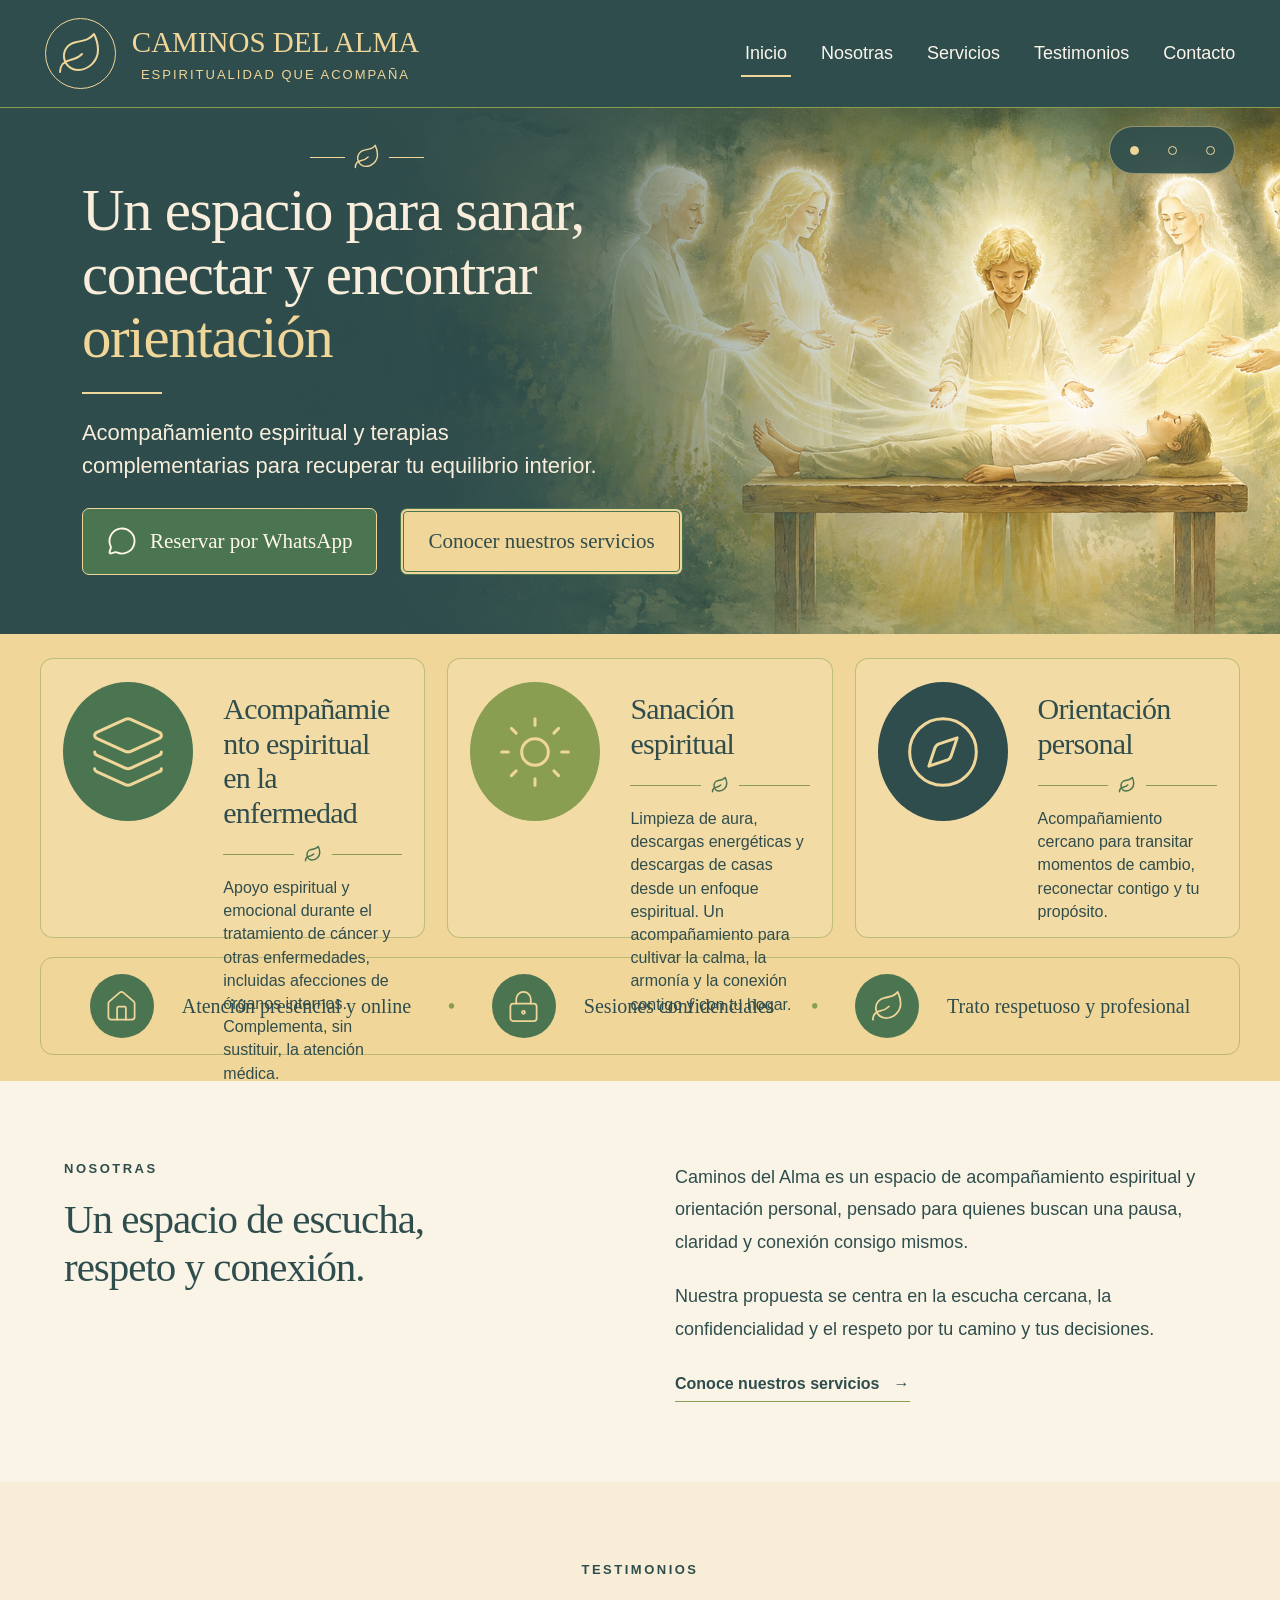
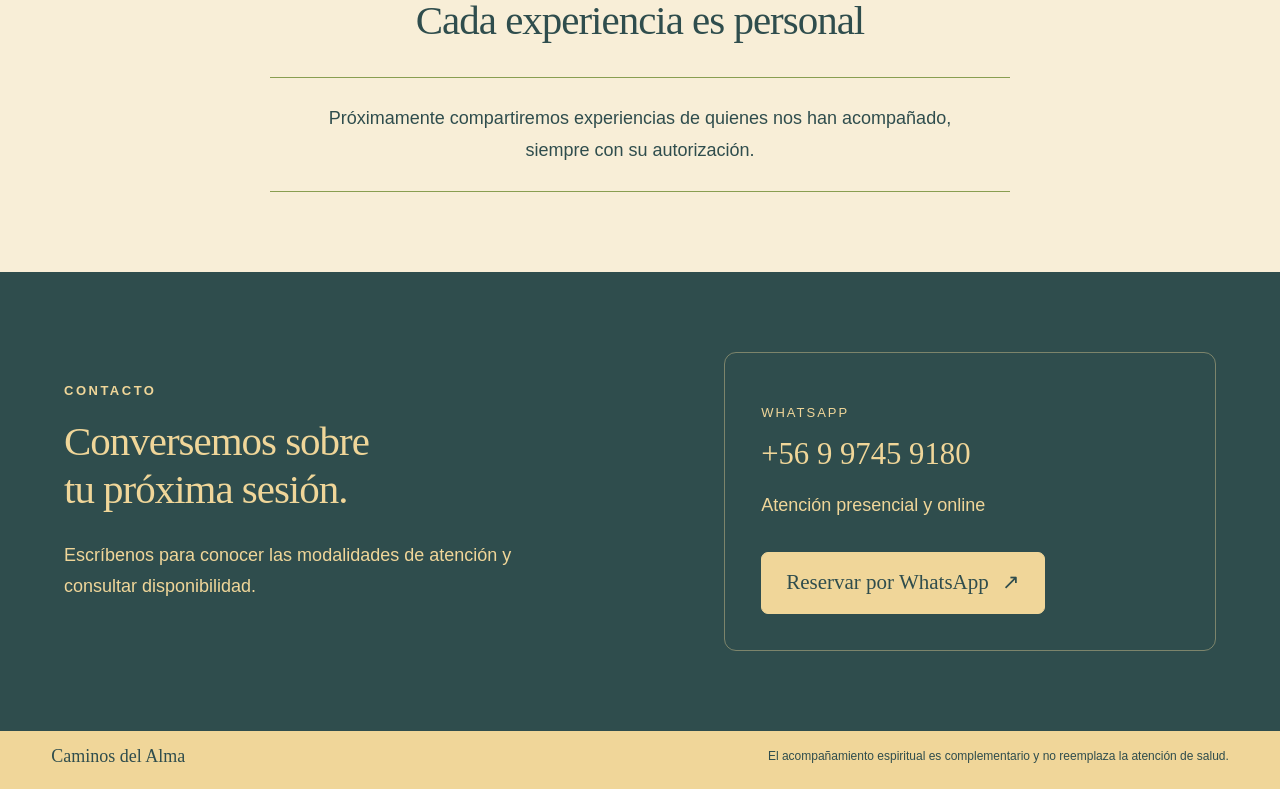
==== commit abf738d1: "Actualizar hero, encabezados y contacto con localidades y horarios" ====
--- a/index.html
+++ b/index.html
@@ -1275,38 +1275,6 @@
         <a href="contacto.html">Contacto</a>
       </nav>
 
-      <a
-        class="booking gold"
-        href="https://wa.me/56997459180?text=Hola%2C%20quisiera%20consultar%20disponibilidad%20para%20reservar%20una%20sesi%C3%B3n%20en%20Caminos%20del%20Alma."
-        target="_blank"
-        rel="noopener noreferrer"
-      >
-        <svg
-          xmlns="http://www.w3.org/2000/svg"
-          width="23"
-          height="23"
-          viewBox="0 0 24 24"
-          fill="none"
-          stroke="currentColor"
-          stroke-width="2"
-          stroke-linecap="round"
-          stroke-linejoin="round"
-          class="lucide lucide-calendar-days"
-          aria-hidden="true"
-        >
-          <path d="M8 2v3"></path>
-          <path d="M16 2v3"></path>
-          <rect x="3" y="3" width="18" height="18" rx="2"></rect>
-          <path d="M3 9h18"></path>
-          <path d="M8 13h.01"></path>
-          <path d="M12 13h.01"></path>
-          <path d="M16 13h.01"></path>
-          <path d="M8 17h.01"></path>
-          <path d="M12 17h.01"></path>
-          <path d="M16 17h.01"></path>
-        </svg>
-        Reservar sesión
-      </a>
     </header>
 
     <main id="contenido">
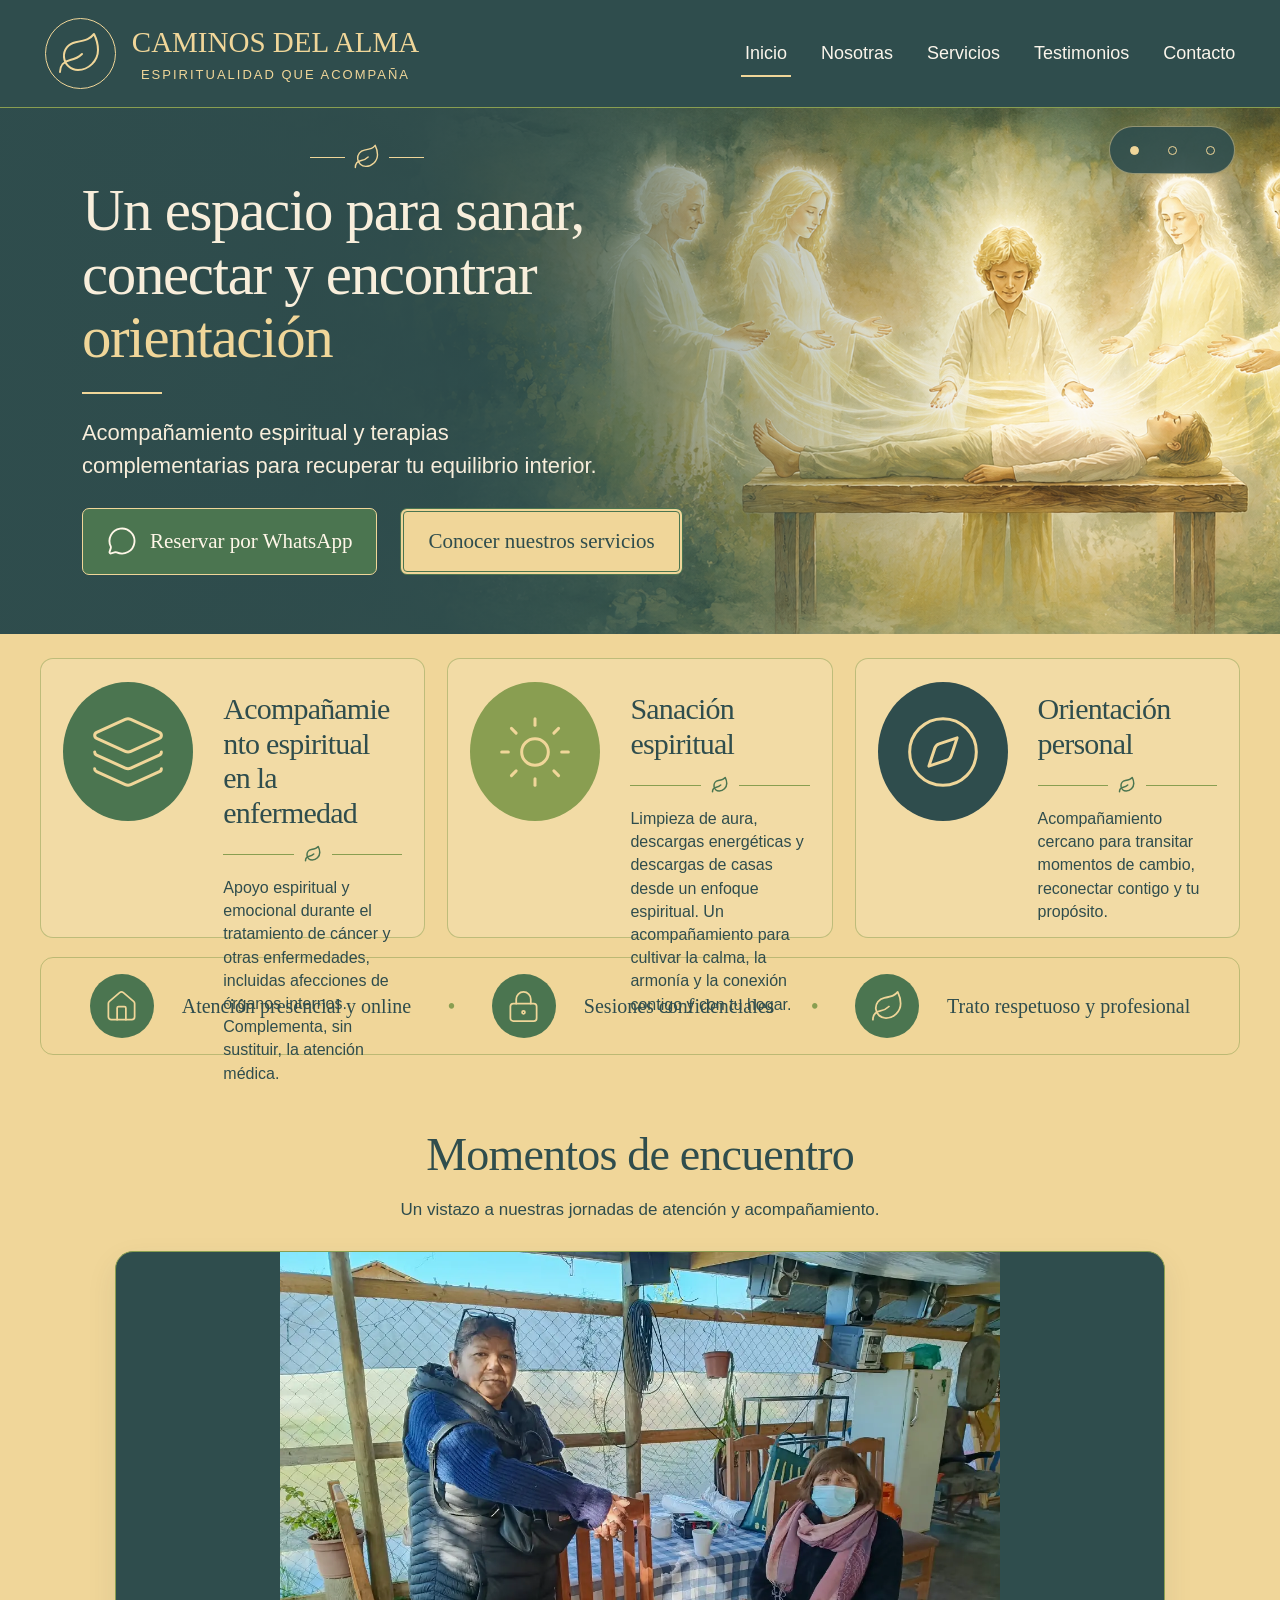
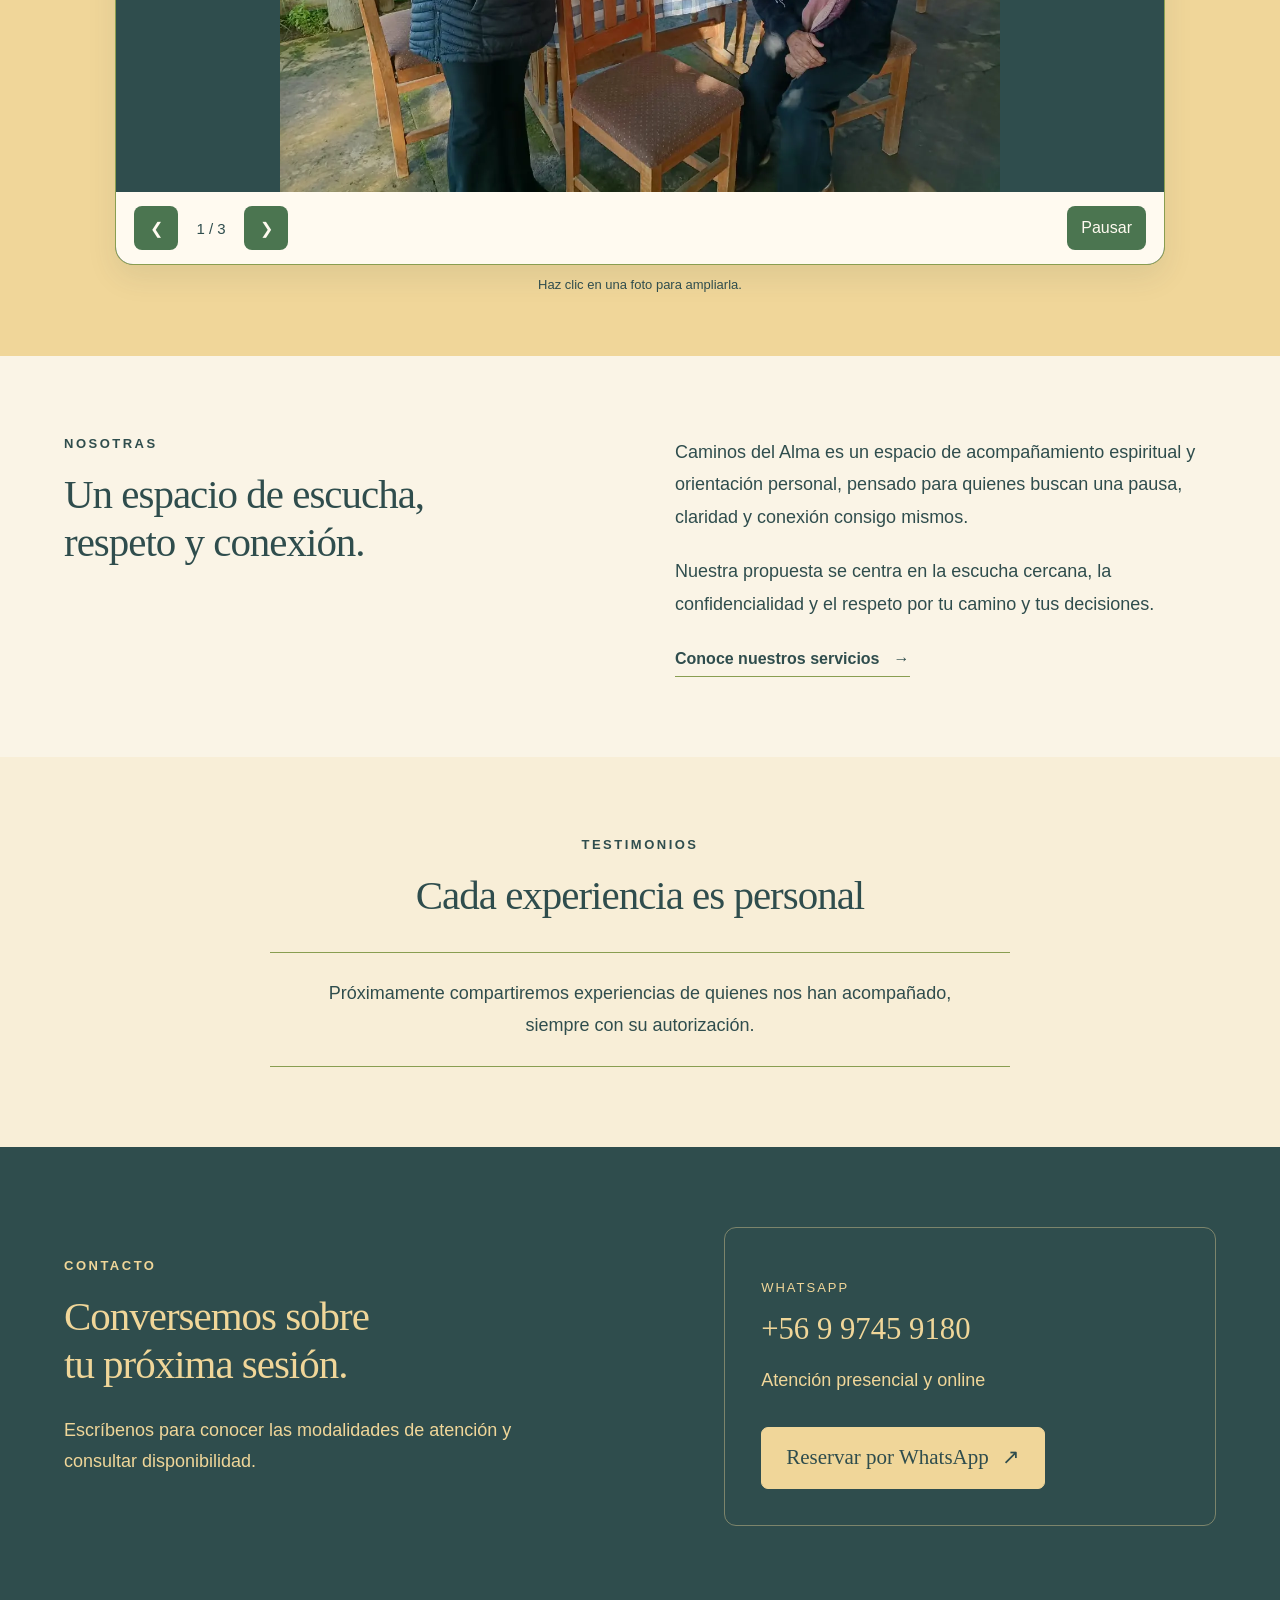
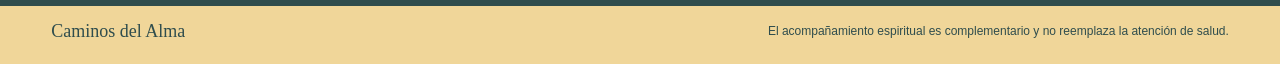
==== commit 5e13068c: "Agregar fotos, testimonios en video y dirección de Molina" ====
--- a/index.html
+++ b/index.html
@@ -1210,7 +1210,8 @@
       }
 
     </style>
-  </head>
+  <link rel="stylesheet" href="encuentros.css">
+</head>
 
   <body>
     <a class="skip" href="#contenido">Ir al contenido</a>
@@ -1663,6 +1664,23 @@
         </div>
       </section>
 
+
+<section class="encuentros" aria-labelledby="encuentros-title" aria-roledescription="carrusel">
+ <div class="encuentros-inner">
+  <div class="encuentros-heading"><h2 id="encuentros-title">Momentos de encuentro</h2><p>Un vistazo a nuestras jornadas de atención y acompañamiento.</p></div>
+  <div class="encuentros-frame">
+   <div class="encuentros-stage"><div class="encuentros-slide is-current"  aria-hidden="false"><button class="encuentros-photo" type="button" aria-label="Ampliar fotografía 1"><img src="assets/encuentros/encuentro-01.webp" alt="Jornada de atención de Caminos del Alma, fotografía 1" loading="lazy" decoding="async"></button></div>
+<div class="encuentros-slide" inert aria-hidden="true"><button class="encuentros-photo" type="button" aria-label="Ampliar fotografía 2"><img src="assets/encuentros/encuentro-02.webp" alt="Jornada de atención de Caminos del Alma, fotografía 2" loading="lazy" decoding="async"></button></div>
+<div class="encuentros-slide" inert aria-hidden="true"><button class="encuentros-photo" type="button" aria-label="Ampliar fotografía 3"><img src="assets/encuentros/encuentro-03.webp" alt="Jornada de atención de Caminos del Alma, fotografía 3" loading="lazy" decoding="async"></button></div></div>
+   <div class="encuentros-bar"><div class="encuentros-nav"><button type="button" data-enc-prev aria-label="Fotografía anterior">❮</button><span class="encuentros-counter">1 / 3</span><button type="button" data-enc-next aria-label="Fotografía siguiente">❯</button></div><button type="button" data-enc-pause aria-label="Pausar carrusel">Pausar</button></div>
+  </div><p class="encuentros-hint">Haz clic en una foto para ampliarla.</p>
+ </div>
+</section>
+<dialog class="encuentros-modal" aria-label="Fotografías de nuestras jornadas">
+ <div class="encuentros-modal-bar"><button type="button" data-enc-modal-prev aria-label="Fotografía anterior">❮</button><span data-enc-modal-count>1 / 3</span><button type="button" data-enc-modal-next aria-label="Fotografía siguiente">❯</button><button type="button" data-enc-close autofocus>Cerrar ×</button></div>
+ <img alt="Fotografía ampliada de una jornada de atención">
+</dialog>
+
       <!-- Secciones adicionales: la portada y las tarjetas originales se conservan arriba. -->
 
       <div class="lower-content">
@@ -2006,5 +2024,6 @@
 
       })();
     </script>
-  </body>
+  <script src="encuentros.js"></script>
+</body>
 </html>
--- a/encuentros.css
+++ b/encuentros.css
@@ -0,0 +1,23 @@
+
+.encuentros {padding:48px 5% 64px;background:#f0d699;color:#2f4d4d;}
+.encuentros-inner {max-width:1050px;margin:auto;}
+.encuentros-heading {text-align:center;margin-bottom:28px;}
+.encuentros-heading h2 {font:clamp(32px,4vw,46px)/1.15 Georgia,serif;margin:0 0 14px;}
+.encuentros-heading p {font-size:17px;line-height:1.6;margin:0;}
+.encuentros-frame {border:1px solid #899e51;border-radius:18px;overflow:hidden;background:#2f4d4d;box-shadow:0 12px 30px #2f4d4d18;}
+.encuentros-stage {position:relative;height:clamp(300px,47vw,540px);}
+.encuentros-slide {position:absolute;inset:0;margin:0;opacity:0;visibility:hidden;transition:opacity .7s;}
+.encuentros-slide.is-current {opacity:1;visibility:visible;}
+.encuentros-photo {display:block;width:100%;height:100%;padding:0;background:transparent;cursor:zoom-in;}
+.encuentros-photo img {display:block;width:100%;height:100%;object-fit:contain;}
+.encuentros-bar {display:flex;align-items:center;justify-content:space-between;gap:12px;padding:14px 18px;background:#fffaf0;flex-wrap:wrap;}
+.encuentros-bar button,.encuentros-modal button {min-width:44px;min-height:44px;border-radius:8px;background:#4b7550;color:#fffaf0;padding:10px 14px;font:16px Arial,sans-serif;}
+.encuentros-nav {display:flex;align-items:center;gap:12px;}
+.encuentros-counter {font-size:15px;min-width:42px;text-align:center;}
+.encuentros-hint {font-size:13px;margin:12px 0 0;text-align:center;}
+.encuentros-modal {width:min(1100px,96vw);max-width:96vw;max-height:94vh;padding:12px;background:#203635;color:#fffaf0;border:1px solid #899e51;border-radius:12px;}
+.encuentros-modal::backdrop {background:#061412df;}
+.encuentros-modal img {display:block;width:100%;height:72vh;object-fit:contain;}
+.encuentros-modal-bar {display:flex;justify-content:space-between;align-items:center;gap:10px;margin-bottom:10px;}
+@media(max-width:540px){.encuentros{padding:36px 5% 44px;}.encuentros-stage{height:390px;height:min(110vw,470px);}.encuentros-bar{padding:12px;}.encuentros-modal img{height:65vh;}}
+@media(prefers-reduced-motion:reduce){.encuentros-slide{transition:none;}}
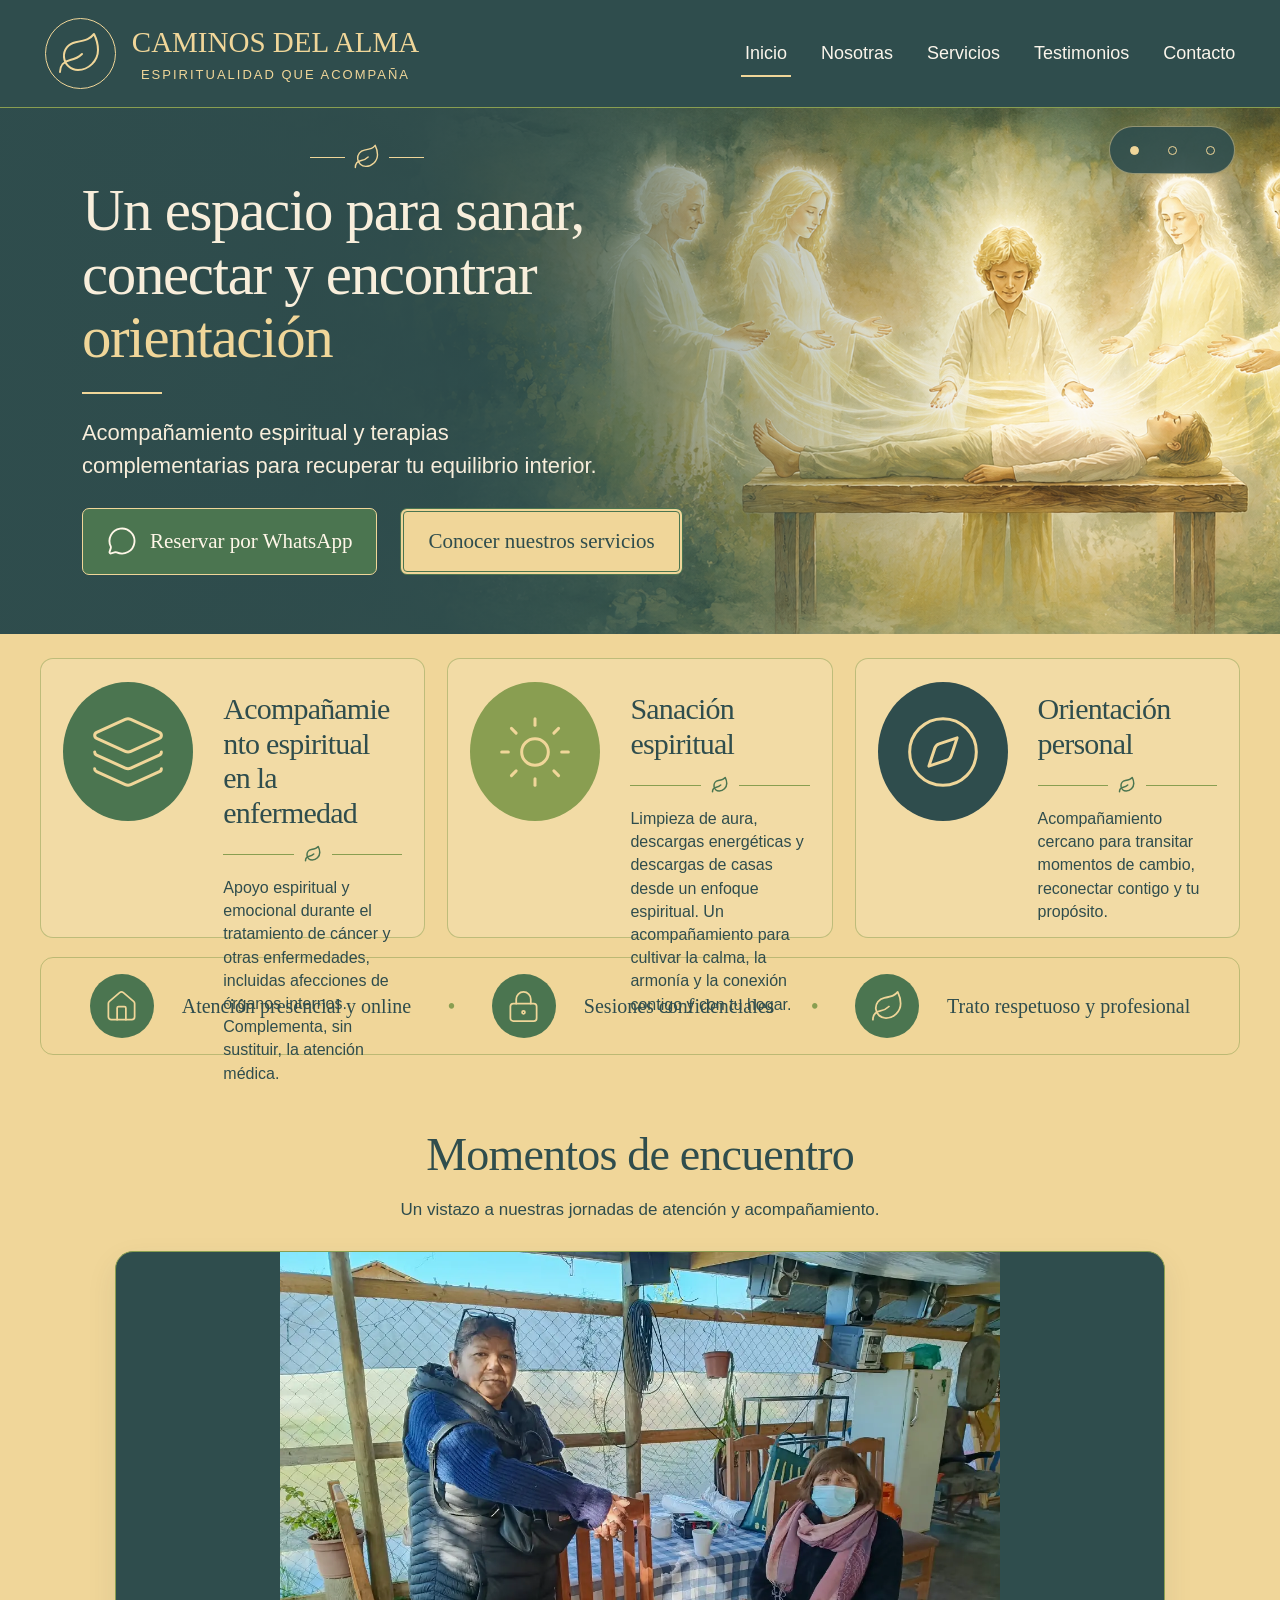
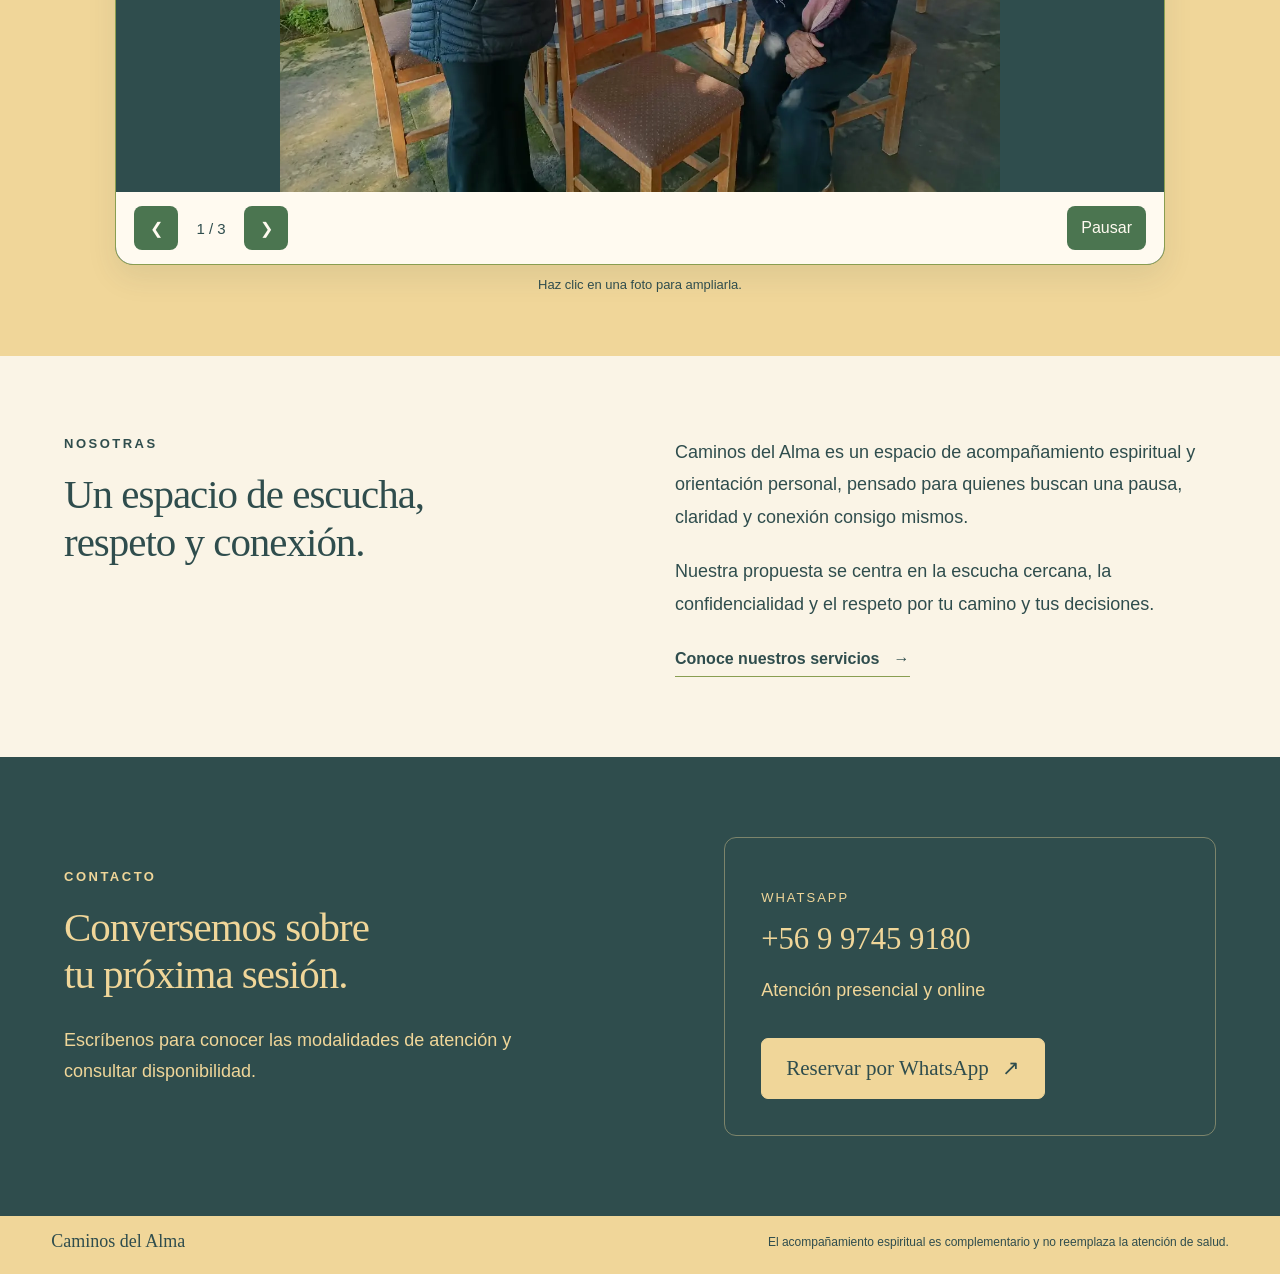
==== commit 2011a6ba: "actualizar index" ====
--- a/index.html
+++ b/index.html
@@ -1712,25 +1712,7 @@
         </section>
       </div>
 
-      <div class="lower-content">
-        <section
-          class="testimonials section-space"
-          id="testimonios"
-          aria-labelledby="testimonios-title"
-        >
-          <div class="section-inner">
-            <p class="eyebrow">TESTIMONIOS</p>
-            <h2 class="section-title" id="testimonios-title">Cada experiencia es personal</h2>
-            <div class="testimonial-notice">
-              <p>
-                Próximamente compartiremos experiencias de quienes nos han acompañado, siempre con
-                su autorización.
-              </p>
-            </div>
-          </div>
-        </section>
-      </div>
-
+      
       <div class="lower-content">
         <section class="contact section-space" id="contacto" aria-labelledby="contacto-title">
           <div class="section-inner contact-grid">
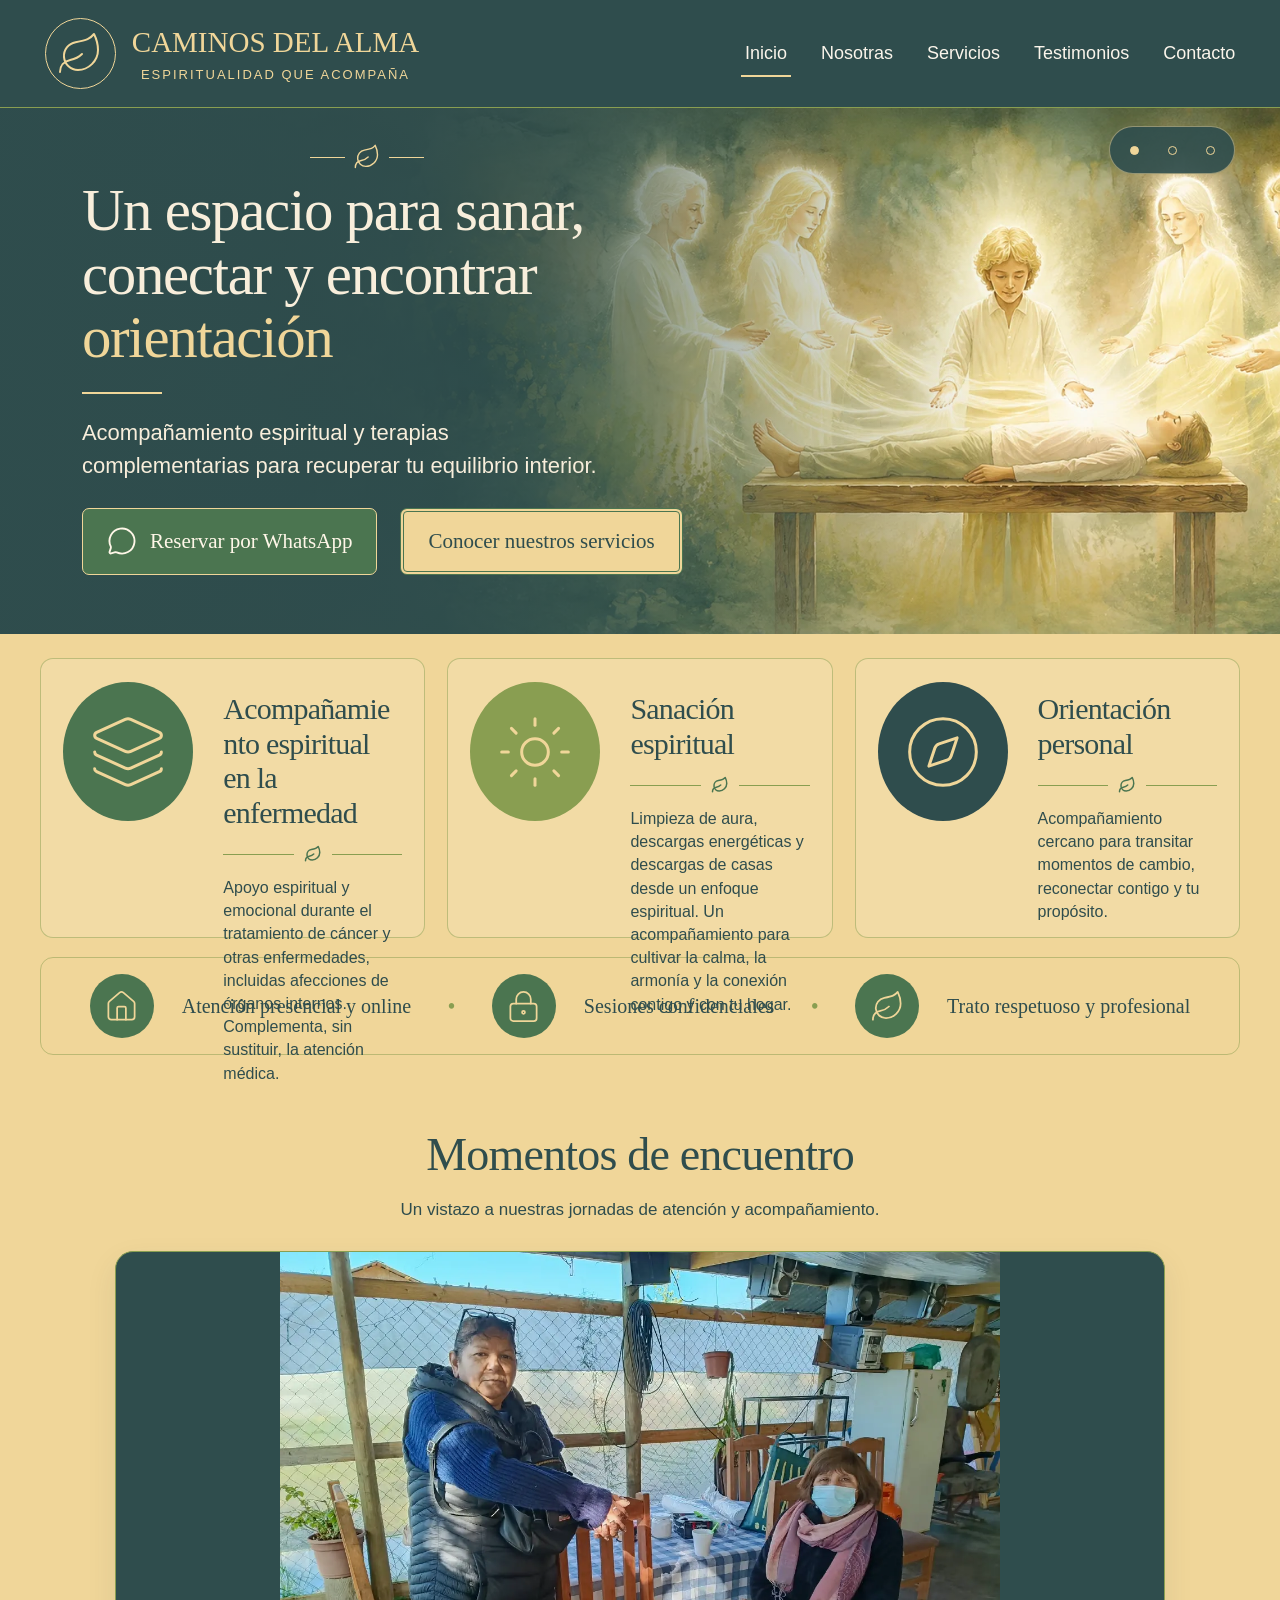
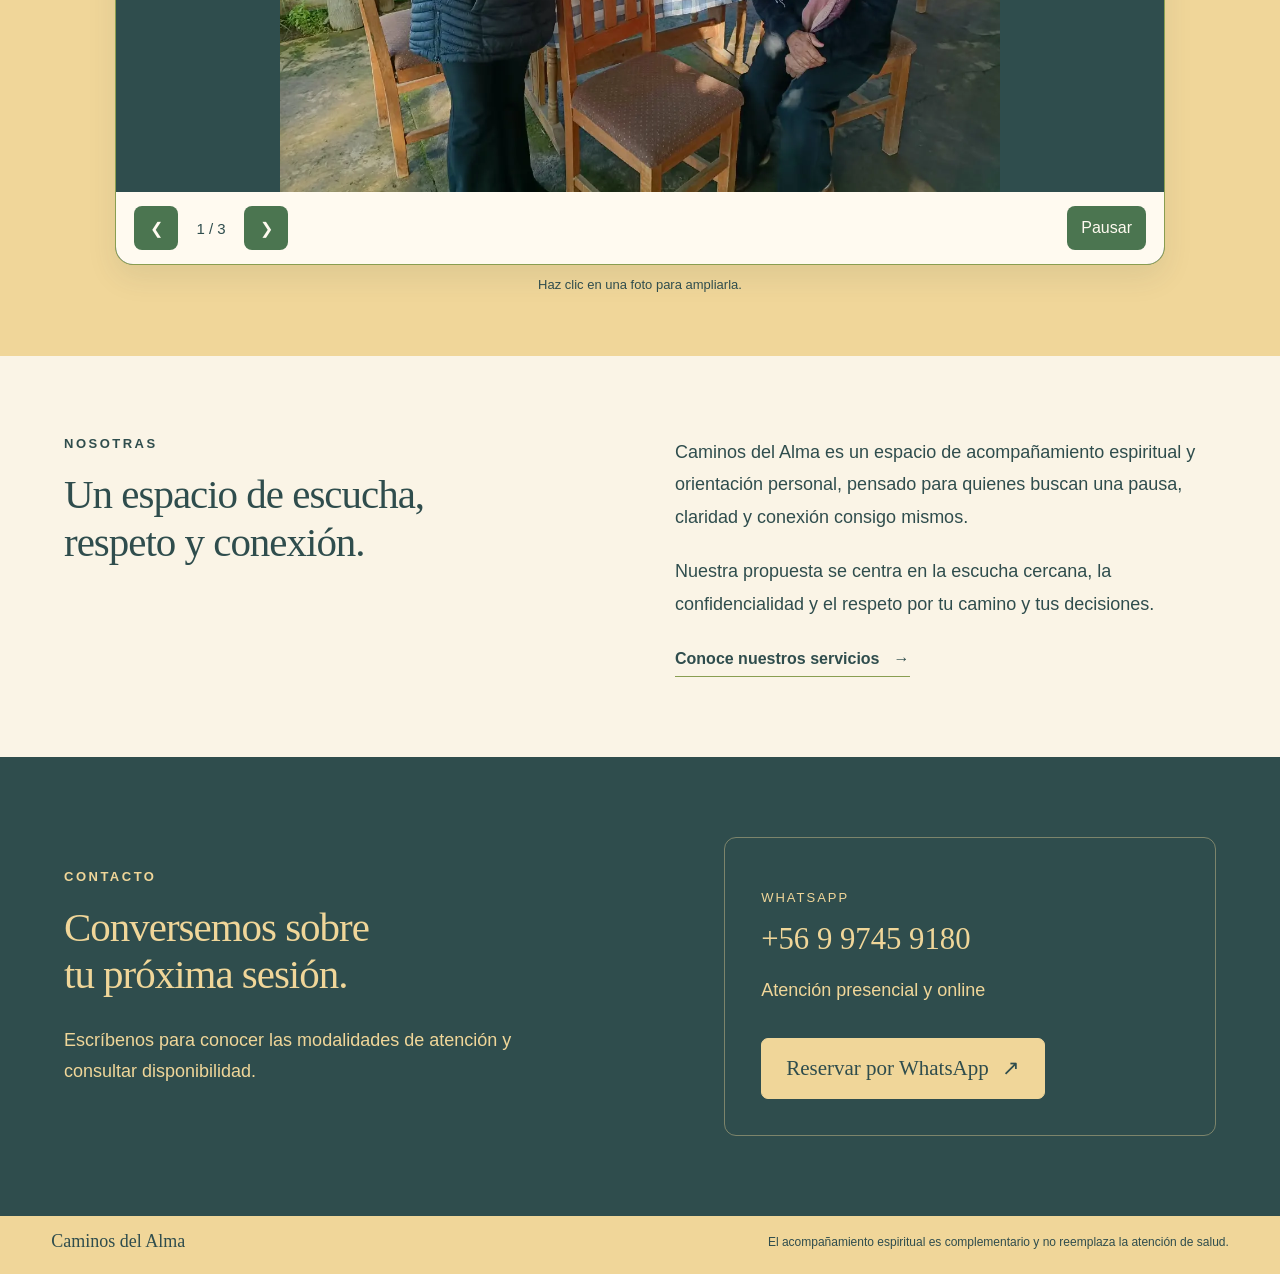
==== commit 07d392d3: "Actualización final sitio Caminos del Alma" ====
--- a/index.html
+++ b/index.html
@@ -1282,14 +1282,14 @@
       <section class="hero" id="inicio">
         <!--
           Imágenes del carrusel: guarda estos tres archivos en assets/.
-          Los nombres deben ser hero.png, hero1.png y hero2.png.
+          Los nombres deben ser hero.webp, hero1.webp y hero2.webp.
         -->
 
         <div class="hero-images" id="hero-images" aria-hidden="true">
 
           <img
             class="hero-photo hero-slide is-active"
-            src="assets/hero.png"
+            src="assets/hero.webp"
             alt=""
             fetchpriority="high"
             decoding="async"
@@ -1297,14 +1297,14 @@
 
           <img
             class="hero-photo hero-slide"
-            src="assets/hero1.png"
+            src="assets/hero1.webp"
             alt=""
             decoding="async"
           />
 
           <img
             class="hero-photo hero-slide"
-            src="assets/hero2.png"
+            src="assets/hero2.webp"
             alt=""
             decoding="async"
           />
